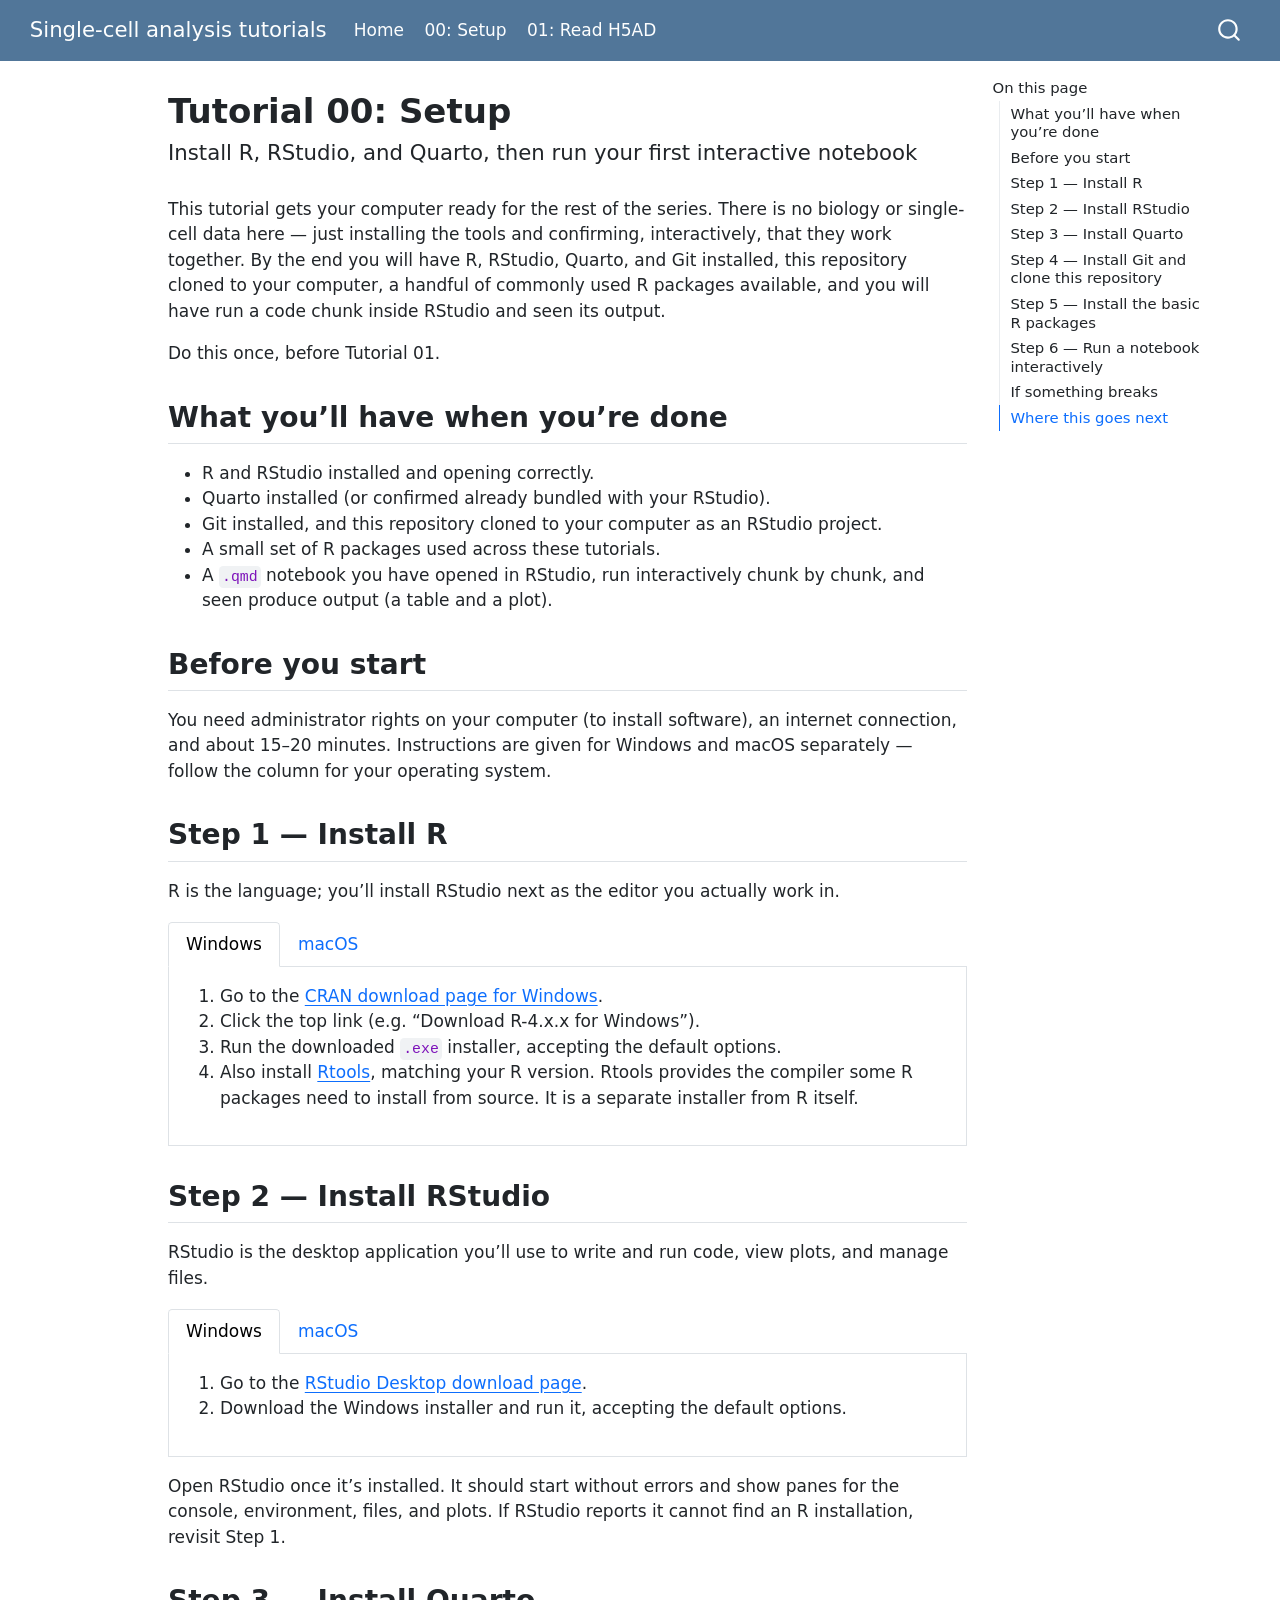
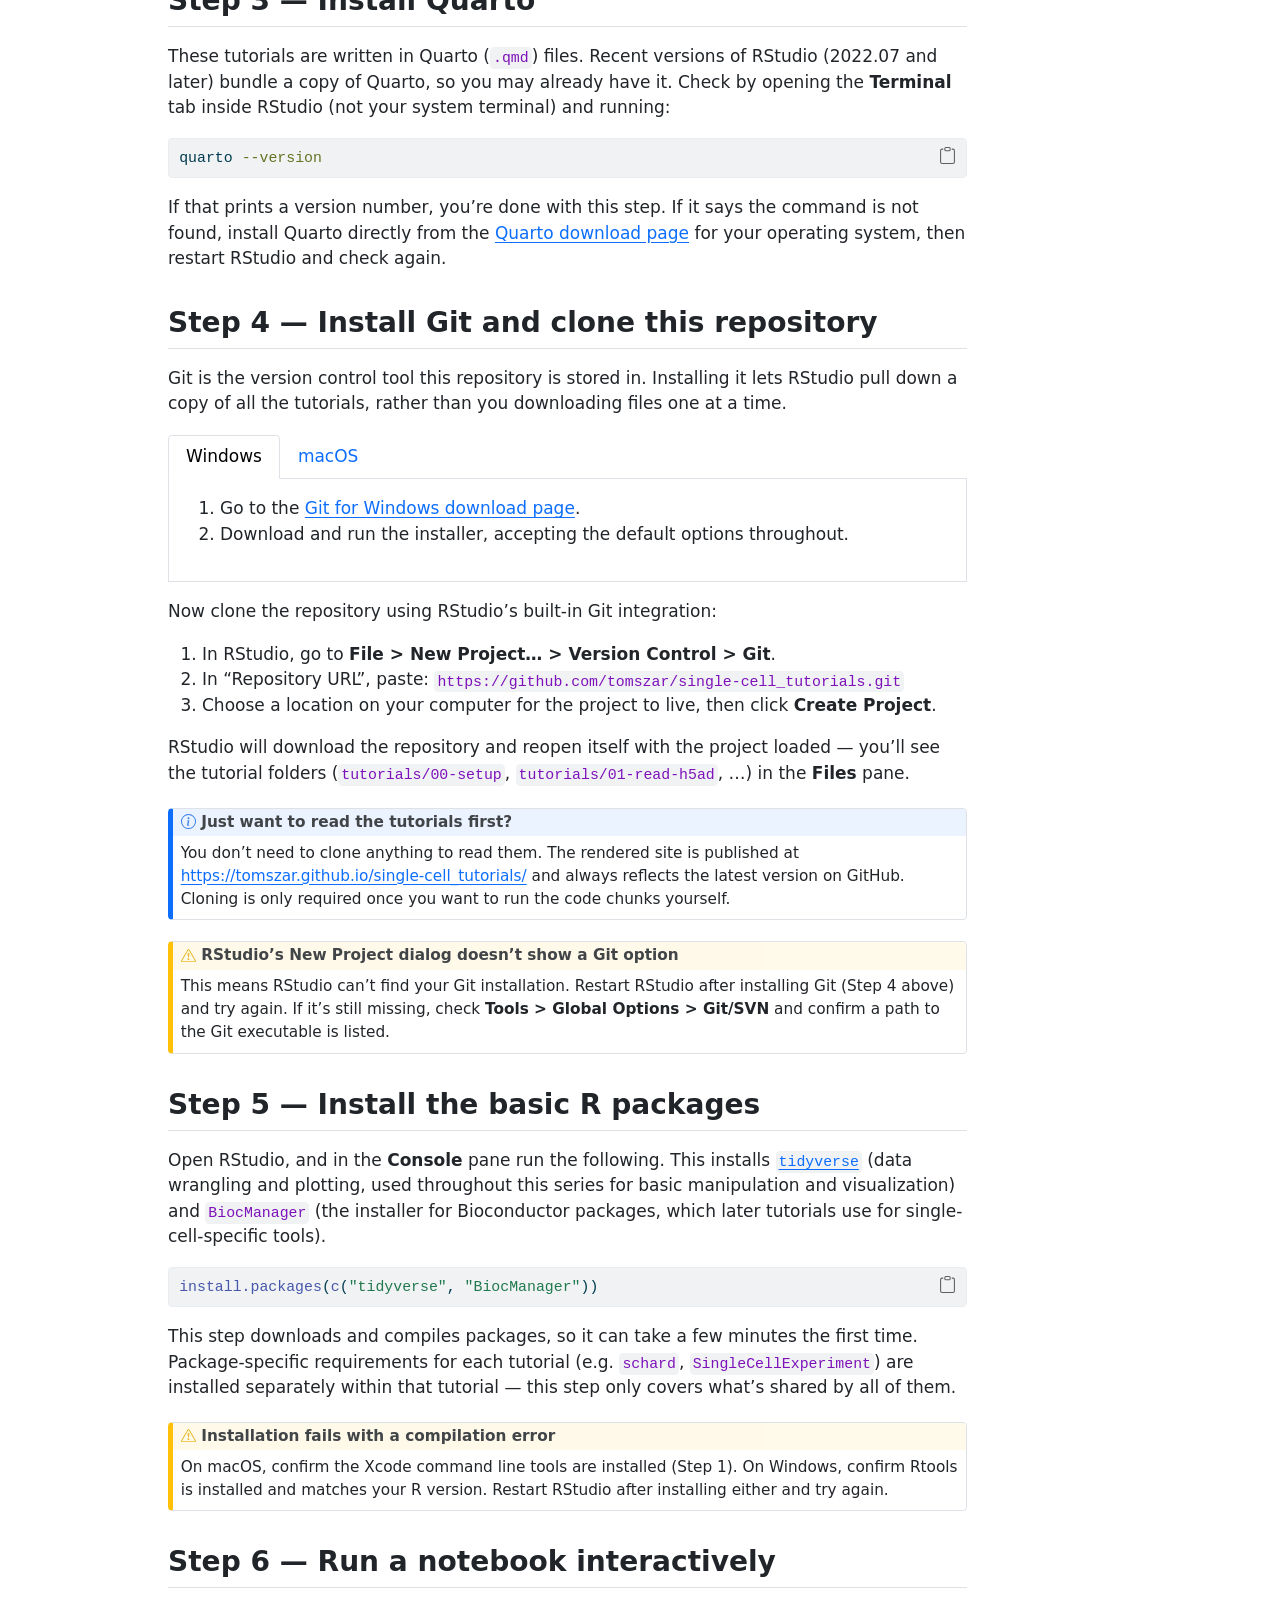
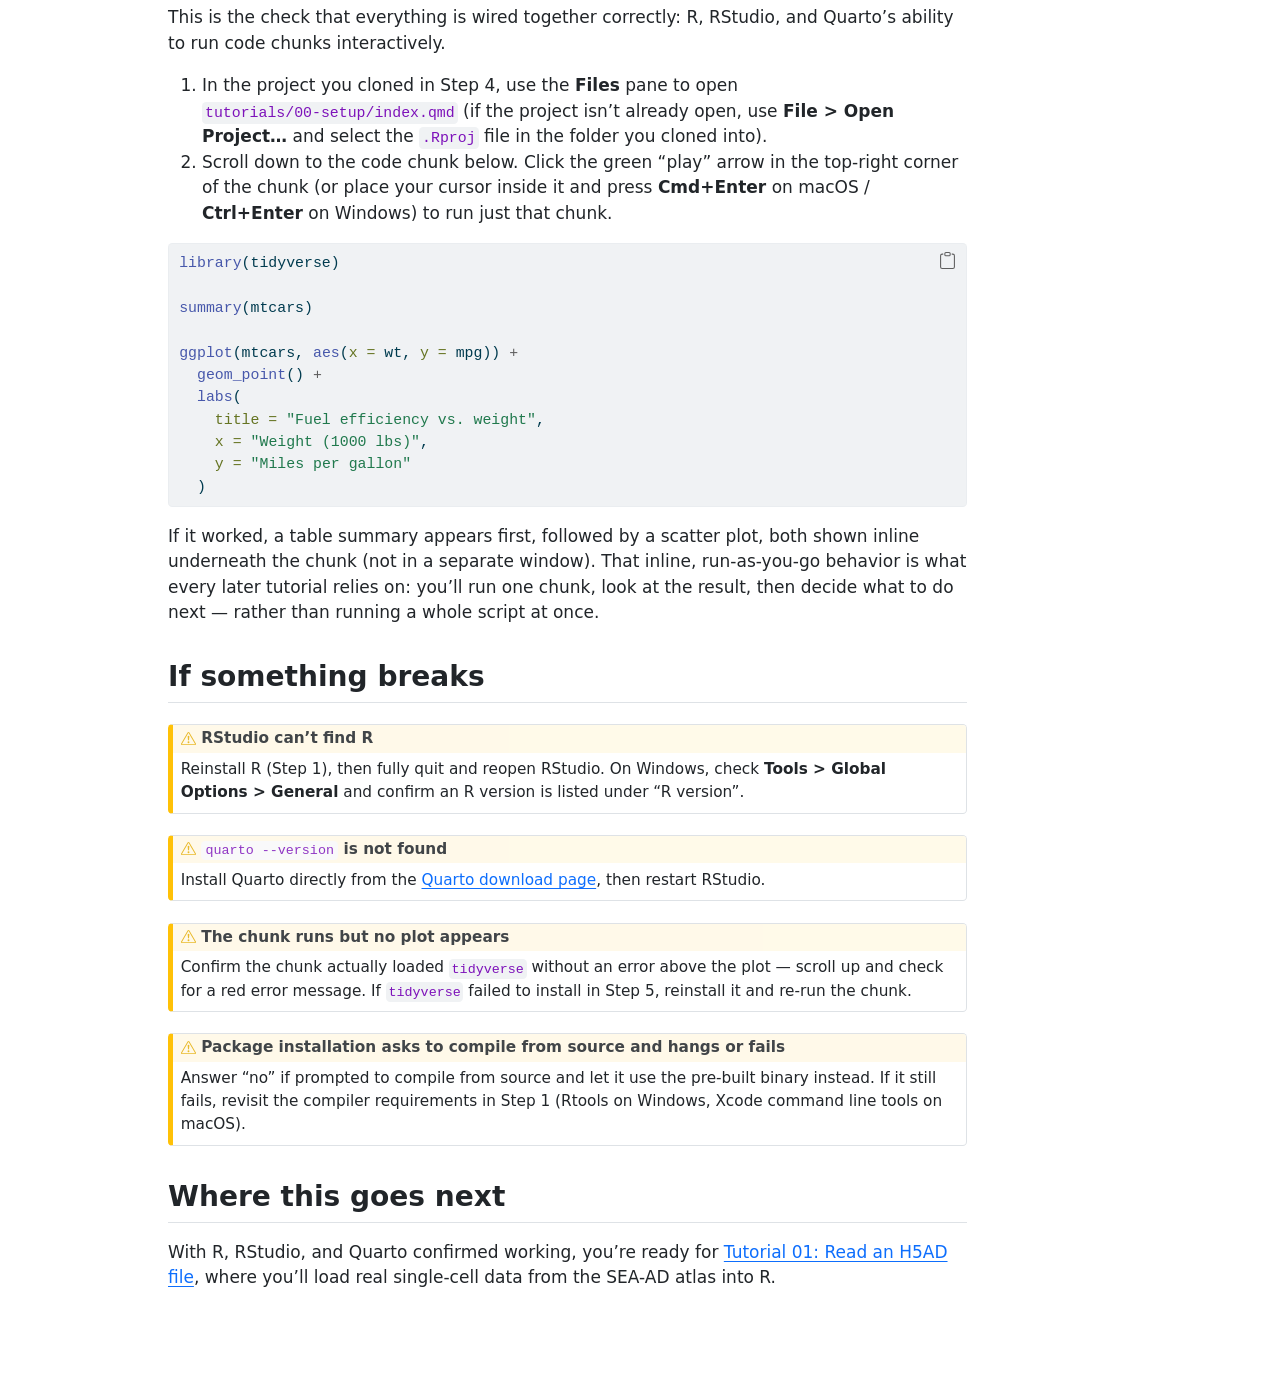
==== tutorials/00-setup/index.html @ 4c38cc93 "Built site for gh-pages" ====
<!DOCTYPE html>
<html xmlns="http://www.w3.org/1999/xhtml" lang="en" xml:lang="en"><head>

<meta charset="utf-8">
<meta name="generator" content="quarto-1.9.37">

<meta name="viewport" content="width=device-width, initial-scale=1.0, user-scalable=yes">


<title>Tutorial 00: Setup – Single-cell analysis tutorials</title>
<style>
/* Default styles provided by pandoc.
** See https://pandoc.org/MANUAL.html#variables-for-html for config info.
*/
code{white-space: pre-wrap;}
span.smallcaps{font-variant: small-caps;}
div.columns{display: flex; gap: min(4vw, 1.5em);}
div.column{flex: auto; overflow-x: auto;}
div.hanging-indent{margin-left: 1.5em; text-indent: -1.5em;}
ul.task-list{list-style: none;}
ul.task-list li input[type="checkbox"] {
  width: 0.8em;
  margin: 0 0.8em 0.2em -1em; /* quarto-specific, see https://github.com/quarto-dev/quarto-cli/issues/4556 */ 
  vertical-align: middle;
}
/* CSS for syntax highlighting */
html { -webkit-text-size-adjust: 100%; }
pre > code.sourceCode { white-space: pre; position: relative; }
pre > code.sourceCode > span { display: inline-block; line-height: 1.25; }
pre > code.sourceCode > span:empty { height: 1.2em; }
.sourceCode { overflow: visible; }
code.sourceCode > span { color: inherit; text-decoration: inherit; }
div.sourceCode { margin: 1em 0; }
pre.sourceCode { margin: 0; }
@media screen {
div.sourceCode { overflow: auto; }
}
@media print {
pre > code.sourceCode { white-space: pre-wrap; }
pre > code.sourceCode > span { text-indent: -5em; padding-left: 5em; }
}
pre.numberSource code
  { counter-reset: source-line 0; }
pre.numberSource code > span
  { position: relative; left: -4em; counter-increment: source-line; }
pre.numberSource code > span > a:first-child::before
  { content: counter(source-line);
    position: relative; left: -1em; text-align: right; vertical-align: baseline;
    border: none; display: inline-block;
    -webkit-touch-callout: none; -webkit-user-select: none;
    -khtml-user-select: none; -moz-user-select: none;
    -ms-user-select: none; user-select: none;
    padding: 0 4px; width: 4em;
  }
pre.numberSource { margin-left: 3em;  padding-left: 4px; }
div.sourceCode
  {   }
@media screen {
pre > code.sourceCode > span > a:first-child::before { text-decoration: underline; }
}
</style>


<script src="../../site_libs/quarto-nav/quarto-nav.js"></script>
<script src="../../site_libs/quarto-nav/headroom.min.js"></script>
<script src="../../site_libs/clipboard/clipboard.min.js"></script>
<script src="../../site_libs/quarto-search/autocomplete.umd.js"></script>
<script src="../../site_libs/quarto-search/fuse.min.js"></script>
<script src="../../site_libs/quarto-search/quarto-search.js"></script>
<meta name="quarto:offset" content="../../">
<script src="../../site_libs/quarto-html/quarto.js" type="module"></script>
<script src="../../site_libs/quarto-html/tabsets/tabsets.js" type="module"></script>
<script src="../../site_libs/quarto-html/popper.min.js"></script>
<script src="../../site_libs/quarto-html/tippy.umd.min.js"></script>
<script src="../../site_libs/quarto-html/anchor.min.js"></script>
<link href="../../site_libs/quarto-html/tippy.css" rel="stylesheet">
<link href="../../site_libs/quarto-html/quarto-syntax-highlighting-7f8f88aac4f3542376d5c11b86a4c14d.css" rel="stylesheet" id="quarto-text-highlighting-styles">
<script src="../../site_libs/bootstrap/bootstrap.min.js"></script>
<link href="../../site_libs/bootstrap/bootstrap-icons.css" rel="stylesheet">
<link href="../../site_libs/bootstrap/bootstrap-77426fb519464fa9edbe46cab9a04f62.min.css" rel="stylesheet" append-hash="true" id="quarto-bootstrap" data-mode="light">
<script id="quarto-search-options" type="application/json">{
  "location": "navbar",
  "copy-button": false,
  "collapse-after": 3,
  "panel-placement": "end",
  "type": "overlay",
  "limit": 50,
  "keyboard-shortcut": [
    "f",
    "/",
    "s"
  ],
  "show-item-context": false,
  "language": {
    "search-no-results-text": "No results",
    "search-matching-documents-text": "matching documents",
    "search-copy-link-title": "Copy link to search",
    "search-hide-matches-text": "Hide additional matches",
    "search-more-match-text": "more match in this document",
    "search-more-matches-text": "more matches in this document",
    "search-clear-button-title": "Clear",
    "search-text-placeholder": "",
    "search-detached-cancel-button-title": "Cancel",
    "search-submit-button-title": "Submit",
    "search-label": "Search"
  }
}</script>


</head>

<body class="nav-fixed quarto-light">

<div id="quarto-search-results"></div>
  <header id="quarto-header" class="headroom fixed-top">
    <nav class="navbar navbar-expand-lg " data-bs-theme="dark">
      <div class="navbar-container container-fluid">
      <div class="navbar-brand-container mx-auto">
    <a class="navbar-brand" href="../../index.html">
    <span class="navbar-title">Single-cell analysis tutorials</span>
    </a>
  </div>
            <div id="quarto-search" class="" title="Search"></div>
          <button class="navbar-toggler" type="button" data-bs-toggle="collapse" data-bs-target="#navbarCollapse" aria-controls="navbarCollapse" role="menu" aria-expanded="false" aria-label="Toggle navigation" onclick="if (window.quartoToggleHeadroom) { window.quartoToggleHeadroom(); }">
  <span class="navbar-toggler-icon"></span>
</button>
          <div class="collapse navbar-collapse" id="navbarCollapse">
            <ul class="navbar-nav navbar-nav-scroll me-auto">
  <li class="nav-item">
    <a class="nav-link" href="../../index.html"> 
<span class="menu-text">Home</span></a>
  </li>  
  <li class="nav-item">
    <a class="nav-link active" href="../../tutorials/00-setup/index.html" aria-current="page"> 
<span class="menu-text">00: Setup</span></a>
  </li>  
  <li class="nav-item">
    <a class="nav-link" href="../../tutorials/01-read-h5ad/index.html"> 
<span class="menu-text">01: Read H5AD</span></a>
  </li>  
</ul>
          </div> <!-- /navcollapse -->
            <div class="quarto-navbar-tools">
</div>
      </div> <!-- /container-fluid -->
    </nav>
</header>
<!-- content -->
<div id="quarto-content" class="quarto-container page-columns page-rows-contents page-layout-article page-navbar">
<!-- sidebar -->
<!-- margin-sidebar -->
    <div id="quarto-margin-sidebar" class="sidebar margin-sidebar">
        <nav id="TOC" role="doc-toc" class="toc-active">
    <h2 id="toc-title">On this page</h2>
   
  <ul>
  <li><a href="#what-youll-have-when-youre-done" id="toc-what-youll-have-when-youre-done" class="nav-link active" data-scroll-target="#what-youll-have-when-youre-done">What you’ll have when you’re done</a></li>
  <li><a href="#before-you-start" id="toc-before-you-start" class="nav-link" data-scroll-target="#before-you-start">Before you start</a></li>
  <li><a href="#step-1-install-r" id="toc-step-1-install-r" class="nav-link" data-scroll-target="#step-1-install-r">Step 1 — Install R</a></li>
  <li><a href="#step-2-install-rstudio" id="toc-step-2-install-rstudio" class="nav-link" data-scroll-target="#step-2-install-rstudio">Step 2 — Install RStudio</a></li>
  <li><a href="#step-3-install-quarto" id="toc-step-3-install-quarto" class="nav-link" data-scroll-target="#step-3-install-quarto">Step 3 — Install Quarto</a></li>
  <li><a href="#step-4-install-git-and-clone-this-repository" id="toc-step-4-install-git-and-clone-this-repository" class="nav-link" data-scroll-target="#step-4-install-git-and-clone-this-repository">Step 4 — Install Git and clone this repository</a></li>
  <li><a href="#step-5-install-the-basic-r-packages" id="toc-step-5-install-the-basic-r-packages" class="nav-link" data-scroll-target="#step-5-install-the-basic-r-packages">Step 5 — Install the basic R packages</a></li>
  <li><a href="#step-6-run-a-notebook-interactively" id="toc-step-6-run-a-notebook-interactively" class="nav-link" data-scroll-target="#step-6-run-a-notebook-interactively">Step 6 — Run a notebook interactively</a></li>
  <li><a href="#if-something-breaks" id="toc-if-something-breaks" class="nav-link" data-scroll-target="#if-something-breaks">If something breaks</a></li>
  <li><a href="#where-this-goes-next" id="toc-where-this-goes-next" class="nav-link" data-scroll-target="#where-this-goes-next">Where this goes next</a></li>
  </ul>
</nav>
    </div>
<!-- main -->
<main class="content" id="quarto-document-content">

<header id="title-block-header" class="quarto-title-block default">
<div class="quarto-title">
<h1 class="title">Tutorial 00: Setup</h1>
<p class="subtitle lead">Install R, RStudio, and Quarto, then run your first interactive notebook</p>
</div>



<div class="quarto-title-meta">

    
  
    
  </div>
  


</header>


<p>This tutorial gets your computer ready for the rest of the series. There is no biology or single-cell data here — just installing the tools and confirming, interactively, that they work together. By the end you will have R, RStudio, Quarto, and Git installed, this repository cloned to your computer, a handful of commonly used R packages available, and you will have run a code chunk inside RStudio and seen its output.</p>
<p>Do this once, before Tutorial 01.</p>
<section id="what-youll-have-when-youre-done" class="level2">
<h2 class="anchored" data-anchor-id="what-youll-have-when-youre-done">What you’ll have when you’re done</h2>
<ul>
<li>R and RStudio installed and opening correctly.</li>
<li>Quarto installed (or confirmed already bundled with your RStudio).</li>
<li>Git installed, and this repository cloned to your computer as an RStudio project.</li>
<li>A small set of R packages used across these tutorials.</li>
<li>A <code>.qmd</code> notebook you have opened in RStudio, run interactively chunk by chunk, and seen produce output (a table and a plot).</li>
</ul>
</section>
<section id="before-you-start" class="level2">
<h2 class="anchored" data-anchor-id="before-you-start">Before you start</h2>
<p>You need administrator rights on your computer (to install software), an internet connection, and about 15–20 minutes. Instructions are given for Windows and macOS separately — follow the column for your operating system.</p>
</section>
<section id="step-1-install-r" class="level2">
<h2 class="anchored" data-anchor-id="step-1-install-r">Step 1 — Install R</h2>
<p>R is the language; you’ll install RStudio next as the editor you actually work in.</p>
<div class="tabset-margin-container"></div><div class="panel-tabset">
<ul class="nav nav-tabs" role="tablist"><li class="nav-item" role="presentation"><a class="nav-link active" id="tabset-1-1-tab" data-bs-toggle="tab" data-bs-target="#tabset-1-1" role="tab" aria-controls="tabset-1-1" aria-selected="true" href="">Windows</a></li><li class="nav-item" role="presentation"><a class="nav-link" id="tabset-1-2-tab" data-bs-toggle="tab" data-bs-target="#tabset-1-2" role="tab" aria-controls="tabset-1-2" aria-selected="false" href="">macOS</a></li></ul>
<div class="tab-content">
<div id="tabset-1-1" class="tab-pane active" role="tabpanel" aria-labelledby="tabset-1-1-tab">
<ol type="1">
<li>Go to the <a href="https://cran.r-project.org/bin/windows/base/">CRAN download page for Windows</a>.</li>
<li>Click the top link (e.g.&nbsp;“Download R-4.x.x for Windows”).</li>
<li>Run the downloaded <code>.exe</code> installer, accepting the default options.</li>
<li>Also install <a href="https://cran.r-project.org/bin/windows/Rtools/">Rtools</a>, matching your R version. Rtools provides the compiler some R packages need to install from source. It is a separate installer from R itself.</li>
</ol>
</div>
<div id="tabset-1-2" class="tab-pane" role="tabpanel" aria-labelledby="tabset-1-2-tab">
<ol type="1">
<li><p>Go to the <a href="https://cran.r-project.org/bin/macosx/">CRAN download page for macOS</a>.</p></li>
<li><p>Download the <code>.pkg</code> file matching your Mac: the <code>arm64</code> build for Apple Silicon (M1/M2/M3/M4), the <code>x86_64</code> build for an older Intel Mac. If you’re not sure which chip you have, check via the Apple menu &gt; <strong>About This Mac</strong>.</p></li>
<li><p>Run the downloaded <code>.pkg</code> installer, accepting the default options.</p></li>
<li><p>Install the Xcode command line tools, which some R packages need to compile from source. Open <strong>Terminal</strong> and run:</p>
<div class="code-copy-outer-scaffold"><div class="sourceCode" id="cb1"><pre class="sourceCode sh code-with-copy"><code class="sourceCode bash"><span id="cb1-1"><a href="#cb1-1" aria-hidden="true" tabindex="-1"></a><span class="ex">xcode-select</span> <span class="at">--install</span></span></code></pre></div><button title="Copy to Clipboard" class="code-copy-button"><i class="bi"></i></button></div>
<p>If a dialog says they’re already installed, you’re set.</p></li>
</ol>
</div>
</div>
</div>
</section>
<section id="step-2-install-rstudio" class="level2">
<h2 class="anchored" data-anchor-id="step-2-install-rstudio">Step 2 — Install RStudio</h2>
<p>RStudio is the desktop application you’ll use to write and run code, view plots, and manage files.</p>
<div class="tabset-margin-container"></div><div class="panel-tabset">
<ul class="nav nav-tabs" role="tablist"><li class="nav-item" role="presentation"><a class="nav-link active" id="tabset-2-1-tab" data-bs-toggle="tab" data-bs-target="#tabset-2-1" role="tab" aria-controls="tabset-2-1" aria-selected="true" href="">Windows</a></li><li class="nav-item" role="presentation"><a class="nav-link" id="tabset-2-2-tab" data-bs-toggle="tab" data-bs-target="#tabset-2-2" role="tab" aria-controls="tabset-2-2" aria-selected="false" href="">macOS</a></li></ul>
<div class="tab-content">
<div id="tabset-2-1" class="tab-pane active" role="tabpanel" aria-labelledby="tabset-2-1-tab">
<ol type="1">
<li>Go to the <a href="https://posit.co/download/rstudio-desktop/">RStudio Desktop download page</a>.</li>
<li>Download the Windows installer and run it, accepting the default options.</li>
</ol>
</div>
<div id="tabset-2-2" class="tab-pane" role="tabpanel" aria-labelledby="tabset-2-2-tab">
<ol type="1">
<li>Go to the <a href="https://posit.co/download/rstudio-desktop/">RStudio Desktop download page</a>.</li>
<li>Download the macOS installer (<code>.dmg</code>), open it, and drag RStudio into <strong>Applications</strong>.</li>
</ol>
</div>
</div>
</div>
<p>Open RStudio once it’s installed. It should start without errors and show panes for the console, environment, files, and plots. If RStudio reports it cannot find an R installation, revisit Step 1.</p>
</section>
<section id="step-3-install-quarto" class="level2">
<h2 class="anchored" data-anchor-id="step-3-install-quarto">Step 3 — Install Quarto</h2>
<p>These tutorials are written in Quarto (<code>.qmd</code>) files. Recent versions of RStudio (2022.07 and later) bundle a copy of Quarto, so you may already have it. Check by opening the <strong>Terminal</strong> tab inside RStudio (not your system terminal) and running:</p>
<div class="code-copy-outer-scaffold"><div class="sourceCode" id="cb2"><pre class="sourceCode sh code-with-copy"><code class="sourceCode bash"><span id="cb2-1"><a href="#cb2-1" aria-hidden="true" tabindex="-1"></a><span class="ex">quarto</span> <span class="at">--version</span></span></code></pre></div><button title="Copy to Clipboard" class="code-copy-button"><i class="bi"></i></button></div>
<p>If that prints a version number, you’re done with this step. If it says the command is not found, install Quarto directly from the <a href="https://quarto.org/docs/get-started/">Quarto download page</a> for your operating system, then restart RStudio and check again.</p>
</section>
<section id="step-4-install-git-and-clone-this-repository" class="level2">
<h2 class="anchored" data-anchor-id="step-4-install-git-and-clone-this-repository">Step 4 — Install Git and clone this repository</h2>
<p>Git is the version control tool this repository is stored in. Installing it lets RStudio pull down a copy of all the tutorials, rather than you downloading files one at a time.</p>
<div class="tabset-margin-container"></div><div class="panel-tabset">
<ul class="nav nav-tabs" role="tablist"><li class="nav-item" role="presentation"><a class="nav-link active" id="tabset-3-1-tab" data-bs-toggle="tab" data-bs-target="#tabset-3-1" role="tab" aria-controls="tabset-3-1" aria-selected="true" href="">Windows</a></li><li class="nav-item" role="presentation"><a class="nav-link" id="tabset-3-2-tab" data-bs-toggle="tab" data-bs-target="#tabset-3-2" role="tab" aria-controls="tabset-3-2" aria-selected="false" href="">macOS</a></li></ul>
<div class="tab-content">
<div id="tabset-3-1" class="tab-pane active" role="tabpanel" aria-labelledby="tabset-3-1-tab">
<ol type="1">
<li>Go to the <a href="https://git-scm.com/download/win">Git for Windows download page</a>.</li>
<li>Download and run the installer, accepting the default options throughout.</li>
</ol>
</div>
<div id="tabset-3-2" class="tab-pane" role="tabpanel" aria-labelledby="tabset-3-2-tab">
<p>Installing the Xcode command line tools in Step 1 already installed Git. Confirm it’s available by opening <strong>Terminal</strong> and running:</p>
<div class="code-copy-outer-scaffold"><div class="sourceCode" id="cb3"><pre class="sourceCode sh code-with-copy"><code class="sourceCode bash"><span id="cb3-1"><a href="#cb3-1" aria-hidden="true" tabindex="-1"></a><span class="fu">git</span> <span class="at">--version</span></span></code></pre></div><button title="Copy to Clipboard" class="code-copy-button"><i class="bi"></i></button></div>
<p>If that prints a version number, you’re done. If not, install Git from the <a href="https://git-scm.com/download/mac">Git downloads page</a>.</p>
</div>
</div>
</div>
<p>Now clone the repository using RStudio’s built-in Git integration:</p>
<ol type="1">
<li>In RStudio, go to <strong>File &gt; New Project… &gt; Version Control &gt; Git</strong>.</li>
<li>In “Repository URL”, paste: <code>https://github.com/tomszar/single-cell_tutorials.git</code></li>
<li>Choose a location on your computer for the project to live, then click <strong>Create Project</strong>.</li>
</ol>
<p>RStudio will download the repository and reopen itself with the project loaded — you’ll see the tutorial folders (<code>tutorials/00-setup</code>, <code>tutorials/01-read-h5ad</code>, …) in the <strong>Files</strong> pane.</p>
<div class="callout callout-style-default callout-note callout-titled" title="Just want to read the tutorials first?">
<div class="callout-header d-flex align-content-center">
<div class="callout-icon-container">
<i class="callout-icon"></i>
</div>
<div class="callout-title-container flex-fill">
<span class="screen-reader-only">Note</span>Just want to read the tutorials first?
</div>
</div>
<div class="callout-body-container callout-body">
<p>You don’t need to clone anything to read them. The rendered site is published at <a href="https://tomszar.github.io/single-cell_tutorials/" class="uri">https://tomszar.github.io/single-cell_tutorials/</a> and always reflects the latest version on GitHub. Cloning is only required once you want to run the code chunks yourself.</p>
</div>
</div>
<div class="callout callout-style-default callout-warning callout-titled" title="RStudio's New Project dialog doesn't show a Git option">
<div class="callout-header d-flex align-content-center">
<div class="callout-icon-container">
<i class="callout-icon"></i>
</div>
<div class="callout-title-container flex-fill">
<span class="screen-reader-only">Warning</span>RStudio’s New Project dialog doesn’t show a Git option
</div>
</div>
<div class="callout-body-container callout-body">
<p>This means RStudio can’t find your Git installation. Restart RStudio after installing Git (Step 4 above) and try again. If it’s still missing, check <strong>Tools &gt; Global Options &gt; Git/SVN</strong> and confirm a path to the Git executable is listed.</p>
</div>
</div>
</section>
<section id="step-5-install-the-basic-r-packages" class="level2">
<h2 class="anchored" data-anchor-id="step-5-install-the-basic-r-packages">Step 5 — Install the basic R packages</h2>
<p>Open RStudio, and in the <strong>Console</strong> pane run the following. This installs <a href="https://www.tidyverse.org/"><code>tidyverse</code></a> (data wrangling and plotting, used throughout this series for basic manipulation and visualization) and <code>BiocManager</code> (the installer for Bioconductor packages, which later tutorials use for single-cell-specific tools).</p>
<div class="cell">
<div class="code-copy-outer-scaffold"><div class="sourceCode cell-code" id="cb4"><pre class="sourceCode r code-with-copy"><code class="sourceCode r"><span id="cb4-1"><a href="#cb4-1" aria-hidden="true" tabindex="-1"></a><span class="fu">install.packages</span>(<span class="fu">c</span>(<span class="st">"tidyverse"</span>, <span class="st">"BiocManager"</span>))</span></code></pre></div><button title="Copy to Clipboard" class="code-copy-button"><i class="bi"></i></button></div>
</div>
<p>This step downloads and compiles packages, so it can take a few minutes the first time. Package-specific requirements for each tutorial (e.g.&nbsp;<code>schard</code>, <code>SingleCellExperiment</code>) are installed separately within that tutorial — this step only covers what’s shared by all of them.</p>
<div class="callout callout-style-default callout-warning callout-titled" title="Installation fails with a compilation error">
<div class="callout-header d-flex align-content-center">
<div class="callout-icon-container">
<i class="callout-icon"></i>
</div>
<div class="callout-title-container flex-fill">
<span class="screen-reader-only">Warning</span>Installation fails with a compilation error
</div>
</div>
<div class="callout-body-container callout-body">
<p>On macOS, confirm the Xcode command line tools are installed (Step 1). On Windows, confirm Rtools is installed and matches your R version. Restart RStudio after installing either and try again.</p>
</div>
</div>
</section>
<section id="step-6-run-a-notebook-interactively" class="level2">
<h2 class="anchored" data-anchor-id="step-6-run-a-notebook-interactively">Step 6 — Run a notebook interactively</h2>
<p>This is the check that everything is wired together correctly: R, RStudio, and Quarto’s ability to run code chunks interactively.</p>
<ol type="1">
<li>In the project you cloned in Step 4, use the <strong>Files</strong> pane to open <code>tutorials/00-setup/index.qmd</code> (if the project isn’t already open, use <strong>File &gt; Open Project…</strong> and select the <code>.Rproj</code> file in the folder you cloned into).</li>
<li>Scroll down to the code chunk below. Click the green “play” arrow in the top-right corner of the chunk (or place your cursor inside it and press <strong>Cmd+Enter</strong> on macOS / <strong>Ctrl+Enter</strong> on Windows) to run just that chunk.</li>
</ol>
<div class="cell">
<div class="code-copy-outer-scaffold"><div class="sourceCode cell-code" id="cb5"><pre class="sourceCode r code-with-copy"><code class="sourceCode r"><span id="cb5-1"><a href="#cb5-1" aria-hidden="true" tabindex="-1"></a><span class="fu">library</span>(tidyverse)</span>
<span id="cb5-2"><a href="#cb5-2" aria-hidden="true" tabindex="-1"></a></span>
<span id="cb5-3"><a href="#cb5-3" aria-hidden="true" tabindex="-1"></a><span class="fu">summary</span>(mtcars)</span>
<span id="cb5-4"><a href="#cb5-4" aria-hidden="true" tabindex="-1"></a></span>
<span id="cb5-5"><a href="#cb5-5" aria-hidden="true" tabindex="-1"></a><span class="fu">ggplot</span>(mtcars, <span class="fu">aes</span>(<span class="at">x =</span> wt, <span class="at">y =</span> mpg)) <span class="sc">+</span></span>
<span id="cb5-6"><a href="#cb5-6" aria-hidden="true" tabindex="-1"></a>  <span class="fu">geom_point</span>() <span class="sc">+</span></span>
<span id="cb5-7"><a href="#cb5-7" aria-hidden="true" tabindex="-1"></a>  <span class="fu">labs</span>(</span>
<span id="cb5-8"><a href="#cb5-8" aria-hidden="true" tabindex="-1"></a>    <span class="at">title =</span> <span class="st">"Fuel efficiency vs. weight"</span>,</span>
<span id="cb5-9"><a href="#cb5-9" aria-hidden="true" tabindex="-1"></a>    <span class="at">x =</span> <span class="st">"Weight (1000 lbs)"</span>,</span>
<span id="cb5-10"><a href="#cb5-10" aria-hidden="true" tabindex="-1"></a>    <span class="at">y =</span> <span class="st">"Miles per gallon"</span></span>
<span id="cb5-11"><a href="#cb5-11" aria-hidden="true" tabindex="-1"></a>  )</span></code></pre></div><button title="Copy to Clipboard" class="code-copy-button"><i class="bi"></i></button></div>
</div>
<p>If it worked, a table summary appears first, followed by a scatter plot, both shown inline underneath the chunk (not in a separate window). That inline, run-as-you-go behavior is what every later tutorial relies on: you’ll run one chunk, look at the result, then decide what to do next — rather than running a whole script at once.</p>
</section>
<section id="if-something-breaks" class="level2">
<h2 class="anchored" data-anchor-id="if-something-breaks">If something breaks</h2>
<div class="callout callout-style-default callout-warning callout-titled" title="RStudio can't find R">
<div class="callout-header d-flex align-content-center">
<div class="callout-icon-container">
<i class="callout-icon"></i>
</div>
<div class="callout-title-container flex-fill">
<span class="screen-reader-only">Warning</span>RStudio can’t find R
</div>
</div>
<div class="callout-body-container callout-body">
<p>Reinstall R (Step 1), then fully quit and reopen RStudio. On Windows, check <strong>Tools &gt; Global Options &gt; General</strong> and confirm an R version is listed under “R version”.</p>
</div>
</div>
<div class="callout callout-style-default callout-warning callout-titled" title="`quarto --version` is not found">
<div class="callout-header d-flex align-content-center">
<div class="callout-icon-container">
<i class="callout-icon"></i>
</div>
<div class="callout-title-container flex-fill">
<span class="screen-reader-only">Warning</span><code>quarto --version</code> is not found
</div>
</div>
<div class="callout-body-container callout-body">
<p>Install Quarto directly from the <a href="https://quarto.org/docs/get-started/">Quarto download page</a>, then restart RStudio.</p>
</div>
</div>
<div class="callout callout-style-default callout-warning callout-titled" title="The chunk runs but no plot appears">
<div class="callout-header d-flex align-content-center">
<div class="callout-icon-container">
<i class="callout-icon"></i>
</div>
<div class="callout-title-container flex-fill">
<span class="screen-reader-only">Warning</span>The chunk runs but no plot appears
</div>
</div>
<div class="callout-body-container callout-body">
<p>Confirm the chunk actually loaded <code>tidyverse</code> without an error above the plot — scroll up and check for a red error message. If <code>tidyverse</code> failed to install in Step 5, reinstall it and re-run the chunk.</p>
</div>
</div>
<div class="callout callout-style-default callout-warning callout-titled" title="Package installation asks to compile from source and hangs or fails">
<div class="callout-header d-flex align-content-center">
<div class="callout-icon-container">
<i class="callout-icon"></i>
</div>
<div class="callout-title-container flex-fill">
<span class="screen-reader-only">Warning</span>Package installation asks to compile from source and hangs or fails
</div>
</div>
<div class="callout-body-container callout-body">
<p>Answer “no” if prompted to compile from source and let it use the pre-built binary instead. If it still fails, revisit the compiler requirements in Step 1 (Rtools on Windows, Xcode command line tools on macOS).</p>
</div>
</div>
</section>
<section id="where-this-goes-next" class="level2">
<h2 class="anchored" data-anchor-id="where-this-goes-next">Where this goes next</h2>
<p>With R, RStudio, and Quarto confirmed working, you’re ready for <a href="../../tutorials/01-read-h5ad/index.html">Tutorial 01: Read an H5AD file</a>, where you’ll load real single-cell data from the SEA-AD atlas into R.</p>


</section>

</main> <!-- /main -->
<script id="quarto-html-after-body" type="application/javascript">
  window.document.addEventListener("DOMContentLoaded", function (event) {
    const icon = "";
    const anchorJS = new window.AnchorJS();
    anchorJS.options = {
      placement: 'right',
      icon: icon
    };
    anchorJS.add('.anchored');
    const isCodeAnnotation = (el) => {
      for (const clz of el.classList) {
        if (clz.startsWith('code-annotation-')) {                     
          return true;
        }
      }
      return false;
    }
    const onCopySuccess = function(e) {
      // button target
      const button = e.trigger;
      // don't keep focus
      button.blur();
      // flash "checked"
      button.classList.add('code-copy-button-checked');
      var currentTitle = button.getAttribute("title");
      button.setAttribute("title", "Copied!");
      let tooltip;
      if (window.bootstrap) {
        button.setAttribute("data-bs-toggle", "tooltip");
        button.setAttribute("data-bs-placement", "left");
        button.setAttribute("data-bs-title", "Copied!");
        tooltip = new bootstrap.Tooltip(button, 
          { trigger: "manual", 
            customClass: "code-copy-button-tooltip",
            offset: [0, -8]});
        tooltip.show();    
      }
      setTimeout(function() {
        if (tooltip) {
          tooltip.hide();
          button.removeAttribute("data-bs-title");
          button.removeAttribute("data-bs-toggle");
          button.removeAttribute("data-bs-placement");
        }
        button.setAttribute("title", currentTitle);
        button.classList.remove('code-copy-button-checked');
      }, 1000);
      // clear code selection
      e.clearSelection();
    }
    const getTextToCopy = function(trigger) {
      const outerScaffold = trigger.parentElement.cloneNode(true);
      const codeEl = outerScaffold.querySelector('code');
      for (const childEl of codeEl.children) {
        if (isCodeAnnotation(childEl)) {
          childEl.remove();
        }
      }
      return codeEl.innerText;
    }
    const clipboard = new window.ClipboardJS('.code-copy-button:not([data-in-quarto-modal])', {
      text: getTextToCopy
    });
    clipboard.on('success', onCopySuccess);
    if (window.document.getElementById('quarto-embedded-source-code-modal')) {
      const clipboardModal = new window.ClipboardJS('.code-copy-button[data-in-quarto-modal]', {
        text: getTextToCopy,
        container: window.document.getElementById('quarto-embedded-source-code-modal')
      });
      clipboardModal.on('success', onCopySuccess);
    }
      var localhostRegex = new RegExp(/^(?:http|https):\/\/localhost\:?[0-9]*\//);
      var mailtoRegex = new RegExp(/^mailto:/);
        var filterRegex = new RegExp('/' + window.location.host + '/');
      var isInternal = (href) => {
          return filterRegex.test(href) || localhostRegex.test(href) || mailtoRegex.test(href);
      }
      // Inspect non-navigation links and adorn them if external
     var links = window.document.querySelectorAll('a[href]:not(.nav-link):not(.navbar-brand):not(.toc-action):not(.sidebar-link):not(.sidebar-item-toggle):not(.pagination-link):not(.no-external):not([aria-hidden]):not(.dropdown-item):not(.quarto-navigation-tool):not(.about-link)');
      for (var i=0; i<links.length; i++) {
        const link = links[i];
        if (!isInternal(link.href)) {
          // undo the damage that might have been done by quarto-nav.js in the case of
          // links that we want to consider external
          if (link.dataset.originalHref !== undefined) {
            link.href = link.dataset.originalHref;
          }
        }
      }
    function tippyHover(el, contentFn, onTriggerFn, onUntriggerFn) {
      const config = {
        allowHTML: true,
        maxWidth: 500,
        delay: 100,
        arrow: false,
        appendTo: function(el) {
            return el.parentElement;
        },
        interactive: true,
        interactiveBorder: 10,
        theme: 'quarto',
        placement: 'bottom-start',
      };
      if (contentFn) {
        config.content = contentFn;
      }
      if (onTriggerFn) {
        config.onTrigger = onTriggerFn;
      }
      if (onUntriggerFn) {
        config.onUntrigger = onUntriggerFn;
      }
      window.tippy(el, config); 
    }
    const noterefs = window.document.querySelectorAll('a[role="doc-noteref"]');
    for (var i=0; i<noterefs.length; i++) {
      const ref = noterefs[i];
      tippyHover(ref, function() {
        // use id or data attribute instead here
        let href = ref.getAttribute('data-footnote-href') || ref.getAttribute('href');
        try { href = new URL(href).hash; } catch {}
        const id = href.replace(/^#\/?/, "");
        const note = window.document.getElementById(id);
        if (note) {
          return note.innerHTML;
        } else {
          return "";
        }
      });
    }
    const xrefs = window.document.querySelectorAll('a.quarto-xref');
    const processXRef = (id, note) => {
      // Strip column container classes
      const stripColumnClz = (el) => {
        el.classList.remove("page-full", "page-columns");
        if (el.children) {
          for (const child of el.children) {
            stripColumnClz(child);
          }
        }
      }
      stripColumnClz(note)
      if (id === null || id.startsWith('sec-')) {
        // Special case sections, only their first couple elements
        const container = document.createElement("div");
        if (note.children && note.children.length > 2) {
          container.appendChild(note.children[0].cloneNode(true));
          for (let i = 1; i < note.children.length; i++) {
            const child = note.children[i];
            if (child.tagName === "P" && child.innerText === "") {
              continue;
            } else {
              container.appendChild(child.cloneNode(true));
              break;
            }
          }
          if (window.Quarto?.typesetMath) {
            window.Quarto.typesetMath(container);
          }
          return container.innerHTML
        } else {
          if (window.Quarto?.typesetMath) {
            window.Quarto.typesetMath(note);
          }
          return note.innerHTML;
        }
      } else {
        // Remove any anchor links if they are present
        const anchorLink = note.querySelector('a.anchorjs-link');
        if (anchorLink) {
          anchorLink.remove();
        }
        if (window.Quarto?.typesetMath) {
          window.Quarto.typesetMath(note);
        }
        if (note.classList.contains("callout")) {
          return note.outerHTML;
        } else {
          return note.innerHTML;
        }
      }
    }
    for (var i=0; i<xrefs.length; i++) {
      const xref = xrefs[i];
      tippyHover(xref, undefined, function(instance) {
        instance.disable();
        let url = xref.getAttribute('href');
        let hash = undefined; 
        if (url.startsWith('#')) {
          hash = url;
        } else {
          try { hash = new URL(url).hash; } catch {}
        }
        if (hash) {
          const id = hash.replace(/^#\/?/, "");
          const note = window.document.getElementById(id);
          if (note !== null) {
            try {
              const html = processXRef(id, note.cloneNode(true));
              instance.setContent(html);
            } finally {
              instance.enable();
              instance.show();
            }
          } else {
            // See if we can fetch this
            fetch(url.split('#')[0])
            .then(res => res.text())
            .then(html => {
              const parser = new DOMParser();
              const htmlDoc = parser.parseFromString(html, "text/html");
              const note = htmlDoc.getElementById(id);
              if (note !== null) {
                const html = processXRef(id, note);
                instance.setContent(html);
              } 
            }).finally(() => {
              instance.enable();
              instance.show();
            });
          }
        } else {
          // See if we can fetch a full url (with no hash to target)
          // This is a special case and we should probably do some content thinning / targeting
          fetch(url)
          .then(res => res.text())
          .then(html => {
            const parser = new DOMParser();
            const htmlDoc = parser.parseFromString(html, "text/html");
            const note = htmlDoc.querySelector('main.content');
            if (note !== null) {
              // This should only happen for chapter cross references
              // (since there is no id in the URL)
              // remove the first header
              if (note.children.length > 0 && note.children[0].tagName === "HEADER") {
                note.children[0].remove();
              }
              const html = processXRef(null, note);
              instance.setContent(html);
            } 
          }).finally(() => {
            instance.enable();
            instance.show();
          });
        }
      }, function(instance) {
      });
    }
        let selectedAnnoteEl;
        const selectorForAnnotation = ( cell, annotation) => {
          let cellAttr = 'data-code-cell="' + cell + '"';
          let lineAttr = 'data-code-annotation="' +  annotation + '"';
          const selector = 'span[' + cellAttr + '][' + lineAttr + ']';
          return selector;
        }
        const selectCodeLines = (annoteEl) => {
          const doc = window.document;
          const targetCell = annoteEl.getAttribute("data-target-cell");
          const targetAnnotation = annoteEl.getAttribute("data-target-annotation");
          const annoteSpan = window.document.querySelector(selectorForAnnotation(targetCell, targetAnnotation));
          const lines = annoteSpan.getAttribute("data-code-lines").split(",");
          const lineIds = lines.map((line) => {
            return targetCell + "-" + line;
          })
          let top = null;
          let height = null;
          let parent = null;
          if (lineIds.length > 0) {
              //compute the position of the single el (top and bottom and make a div)
              const el = window.document.getElementById(lineIds[0]);
              top = el.offsetTop;
              height = el.offsetHeight;
              parent = el.parentElement.parentElement;
            if (lineIds.length > 1) {
              const lastEl = window.document.getElementById(lineIds[lineIds.length - 1]);
              const bottom = lastEl.offsetTop + lastEl.offsetHeight;
              height = bottom - top;
            }
            if (top !== null && height !== null && parent !== null) {
              // cook up a div (if necessary) and position it 
              let div = window.document.getElementById("code-annotation-line-highlight");
              if (div === null) {
                div = window.document.createElement("div");
                div.setAttribute("id", "code-annotation-line-highlight");
                div.style.position = 'absolute';
                parent.appendChild(div);
              }
              div.style.top = top - 2 + "px";
              div.style.height = height + 4 + "px";
              div.style.left = 0;
              let gutterDiv = window.document.getElementById("code-annotation-line-highlight-gutter");
              if (gutterDiv === null) {
                gutterDiv = window.document.createElement("div");
                gutterDiv.setAttribute("id", "code-annotation-line-highlight-gutter");
                gutterDiv.style.position = 'absolute';
                const codeCell = window.document.getElementById(targetCell);
                const gutter = codeCell.querySelector('.code-annotation-gutter');
                gutter.appendChild(gutterDiv);
              }
              gutterDiv.style.top = top - 2 + "px";
              gutterDiv.style.height = height + 4 + "px";
            }
            selectedAnnoteEl = annoteEl;
          }
        };
        const unselectCodeLines = () => {
          const elementsIds = ["code-annotation-line-highlight", "code-annotation-line-highlight-gutter"];
          elementsIds.forEach((elId) => {
            const div = window.document.getElementById(elId);
            if (div) {
              div.remove();
            }
          });
          selectedAnnoteEl = undefined;
        };
          // Handle positioning of the toggle
      window.addEventListener(
        "resize",
        throttle(() => {
          elRect = undefined;
          if (selectedAnnoteEl) {
            selectCodeLines(selectedAnnoteEl);
          }
        }, 10)
      );
      function throttle(fn, ms) {
      let throttle = false;
      let timer;
        return (...args) => {
          if(!throttle) { // first call gets through
              fn.apply(this, args);
              throttle = true;
          } else { // all the others get throttled
              if(timer) clearTimeout(timer); // cancel #2
              timer = setTimeout(() => {
                fn.apply(this, args);
                timer = throttle = false;
              }, ms);
          }
        };
      }
        // Attach click handler to the DT
        const annoteDls = window.document.querySelectorAll('dt[data-target-cell]');
        for (const annoteDlNode of annoteDls) {
          annoteDlNode.addEventListener('click', (event) => {
            const clickedEl = event.target;
            if (clickedEl !== selectedAnnoteEl) {
              unselectCodeLines();
              const activeEl = window.document.querySelector('dt[data-target-cell].code-annotation-active');
              if (activeEl) {
                activeEl.classList.remove('code-annotation-active');
              }
              selectCodeLines(clickedEl);
              clickedEl.classList.add('code-annotation-active');
            } else {
              // Unselect the line
              unselectCodeLines();
              clickedEl.classList.remove('code-annotation-active');
            }
          });
        }
    const findCites = (el) => {
      const parentEl = el.parentElement;
      if (parentEl) {
        const cites = parentEl.dataset.cites;
        if (cites) {
          return {
            el,
            cites: cites.split(' ')
          };
        } else {
          return findCites(el.parentElement)
        }
      } else {
        return undefined;
      }
    };
    var bibliorefs = window.document.querySelectorAll('a[role="doc-biblioref"]');
    for (var i=0; i<bibliorefs.length; i++) {
      const ref = bibliorefs[i];
      const citeInfo = findCites(ref);
      if (citeInfo) {
        tippyHover(citeInfo.el, function() {
          var popup = window.document.createElement('div');
          citeInfo.cites.forEach(function(cite) {
            var citeDiv = window.document.createElement('div');
            citeDiv.classList.add('hanging-indent');
            citeDiv.classList.add('csl-entry');
            var biblioDiv = window.document.getElementById('ref-' + cite);
            if (biblioDiv) {
              citeDiv.innerHTML = biblioDiv.innerHTML;
            }
            popup.appendChild(citeDiv);
          });
          return popup.innerHTML;
        });
      }
    }
  });
  </script>
</div> <!-- /content -->




</body></html>
---- site_libs/quarto-html/tippy.css ----
.tippy-box[data-animation=fade][data-state=hidden]{opacity:0}[data-tippy-root]{max-width:calc(100vw - 10px)}.tippy-box{position:relative;background-color:#333;color:#fff;border-radius:4px;font-size:14px;line-height:1.4;white-space:normal;outline:0;transition-property:transform,visibility,opacity}.tippy-box[data-placement^=top]>.tippy-arrow{bottom:0}.tippy-box[data-placement^=top]>.tippy-arrow:before{bottom:-7px;left:0;border-width:8px 8px 0;border-top-color:initial;transform-origin:center top}.tippy-box[data-placement^=bottom]>.tippy-arrow{top:0}.tippy-box[data-placement^=bottom]>.tippy-arrow:before{top:-7px;left:0;border-width:0 8px 8px;border-bottom-color:initial;transform-origin:center bottom}.tippy-box[data-placement^=left]>.tippy-arrow{right:0}.tippy-box[data-placement^=left]>.tippy-arrow:before{border-width:8px 0 8px 8px;border-left-color:initial;right:-7px;transform-origin:center left}.tippy-box[data-placement^=right]>.tippy-arrow{left:0}.tippy-box[data-placement^=right]>.tippy-arrow:before{left:-7px;border-width:8px 8px 8px 0;border-right-color:initial;transform-origin:center right}.tippy-box[data-inertia][data-state=visible]{transition-timing-function:cubic-bezier(.54,1.5,.38,1.11)}.tippy-arrow{width:16px;height:16px;color:#333}.tippy-arrow:before{content:"";position:absolute;border-color:transparent;border-style:solid}.tippy-content{position:relative;padding:5px 9px;z-index:1}
---- site_libs/quarto-html/quarto-syntax-highlighting-7f8f88aac4f3542376d5c11b86a4c14d.css ----
/* quarto syntax highlight colors */
:root {
  --quarto-hl-ot-color: #003B4F;
  --quarto-hl-at-color: #657422;
  --quarto-hl-ss-color: #20794D;
  --quarto-hl-an-color: #5E5E5E;
  --quarto-hl-fu-color: #4758AB;
  --quarto-hl-st-color: #20794D;
  --quarto-hl-cf-color: #003B4F;
  --quarto-hl-op-color: #5E5E5E;
  --quarto-hl-er-color: #AD0000;
  --quarto-hl-bn-color: #AD0000;
  --quarto-hl-al-color: #AD0000;
  --quarto-hl-va-color: #111111;
  --quarto-hl-bu-color: inherit;
  --quarto-hl-ex-color: inherit;
  --quarto-hl-pp-color: #AD0000;
  --quarto-hl-in-color: #5E5E5E;
  --quarto-hl-vs-color: #20794D;
  --quarto-hl-wa-color: #5E5E5E;
  --quarto-hl-do-color: #5E5E5E;
  --quarto-hl-im-color: #00769E;
  --quarto-hl-ch-color: #20794D;
  --quarto-hl-dt-color: #AD0000;
  --quarto-hl-fl-color: #AD0000;
  --quarto-hl-co-color: #5E5E5E;
  --quarto-hl-cv-color: #5E5E5E;
  --quarto-hl-cn-color: #8f5902;
  --quarto-hl-sc-color: #5E5E5E;
  --quarto-hl-dv-color: #AD0000;
  --quarto-hl-kw-color: #003B4F;
}

/* other quarto variables */
:root {
  --quarto-font-monospace: SFMono-Regular, Menlo, Monaco, Consolas, "Liberation Mono", "Courier New", monospace;
}

/* syntax highlight based on Pandoc's rules */
pre > code.sourceCode > span {
  color: #003B4F;
}

code.sourceCode > span {
  color: #003B4F;
}

div.sourceCode,
div.sourceCode pre.sourceCode {
  color: #003B4F;
}

/* Normal */
code span {
  color: #003B4F;
}

/* Alert */
code span.al {
  color: #AD0000;
  font-style: inherit;
}

/* Annotation */
code span.an {
  color: #5E5E5E;
  font-style: inherit;
}

/* Attribute */
code span.at {
  color: #657422;
  font-style: inherit;
}

/* BaseN */
code span.bn {
  color: #AD0000;
  font-style: inherit;
}

/* BuiltIn */
code span.bu {
  font-style: inherit;
}

/* ControlFlow */
code span.cf {
  color: #003B4F;
  font-weight: bold;
  font-style: inherit;
}

/* Char */
code span.ch {
  color: #20794D;
  font-style: inherit;
}

/* Constant */
code span.cn {
  color: #8f5902;
  font-style: inherit;
}

/* Comment */
code span.co {
  color: #5E5E5E;
  font-style: inherit;
}

/* CommentVar */
code span.cv {
  color: #5E5E5E;
  font-style: italic;
}

/* Documentation */
code span.do {
  color: #5E5E5E;
  font-style: italic;
}

/* DataType */
code span.dt {
  color: #AD0000;
  font-style: inherit;
}

/* DecVal */
code span.dv {
  color: #AD0000;
  font-style: inherit;
}

/* Error */
code span.er {
  color: #AD0000;
  font-style: inherit;
}

/* Extension */
code span.ex {
  font-style: inherit;
}

/* Float */
code span.fl {
  color: #AD0000;
  font-style: inherit;
}

/* Function */
code span.fu {
  color: #4758AB;
  font-style: inherit;
}

/* Import */
code span.im {
  color: #00769E;
  font-style: inherit;
}

/* Information */
code span.in {
  color: #5E5E5E;
  font-style: inherit;
}

/* Keyword */
code span.kw {
  color: #003B4F;
  font-weight: bold;
  font-style: inherit;
}

/* Operator */
code span.op {
  color: #5E5E5E;
  font-style: inherit;
}

/* Other */
code span.ot {
  color: #003B4F;
  font-style: inherit;
}

/* Preprocessor */
code span.pp {
  color: #AD0000;
  font-style: inherit;
}

/* SpecialChar */
code span.sc {
  color: #5E5E5E;
  font-style: inherit;
}

/* SpecialString */
code span.ss {
  color: #20794D;
  font-style: inherit;
}

/* String */
code span.st {
  color: #20794D;
  font-style: inherit;
}

/* Variable */
code span.va {
  color: #111111;
  font-style: inherit;
}

/* VerbatimString */
code span.vs {
  color: #20794D;
  font-style: inherit;
}

/* Warning */
code span.wa {
  color: #5E5E5E;
  font-style: italic;
}

.prevent-inlining {
  content: "</";
}

/*# sourceMappingURL=789ad8cd35626ba772517505b42a116e.css.map */
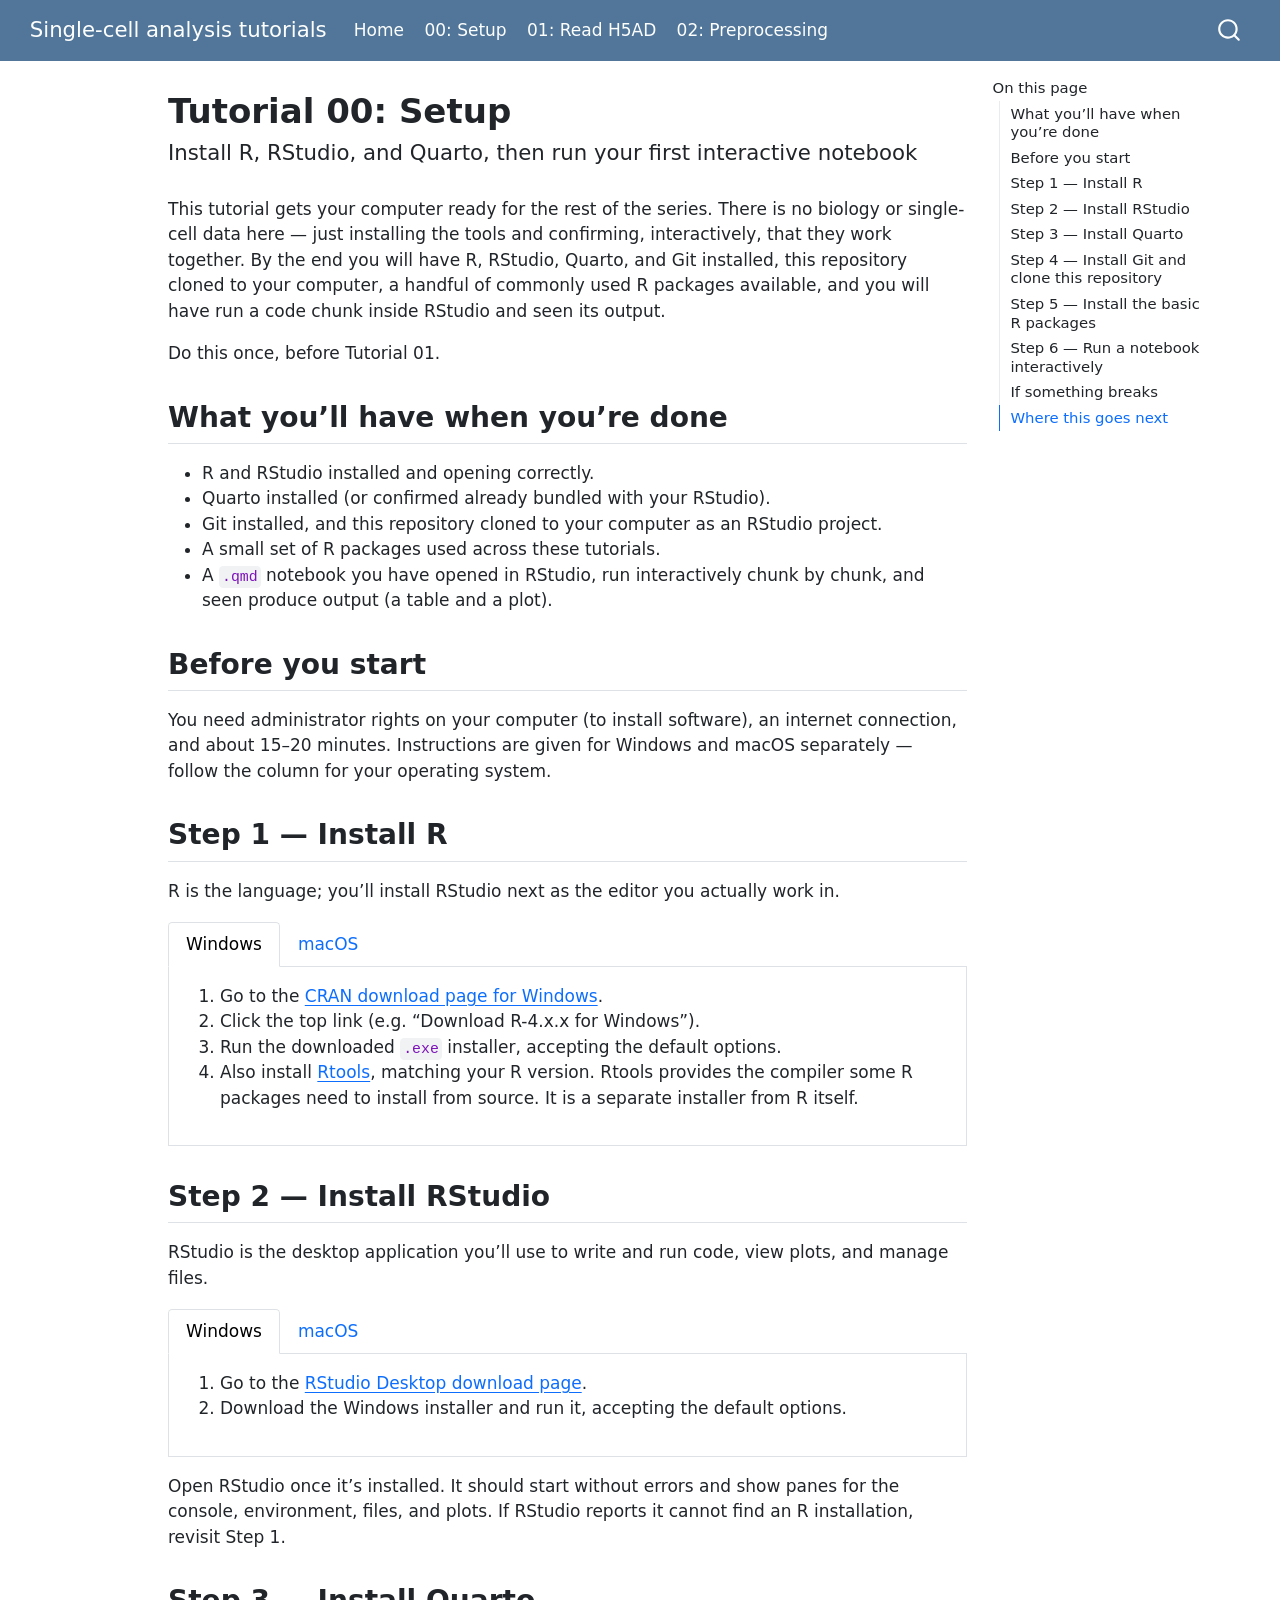
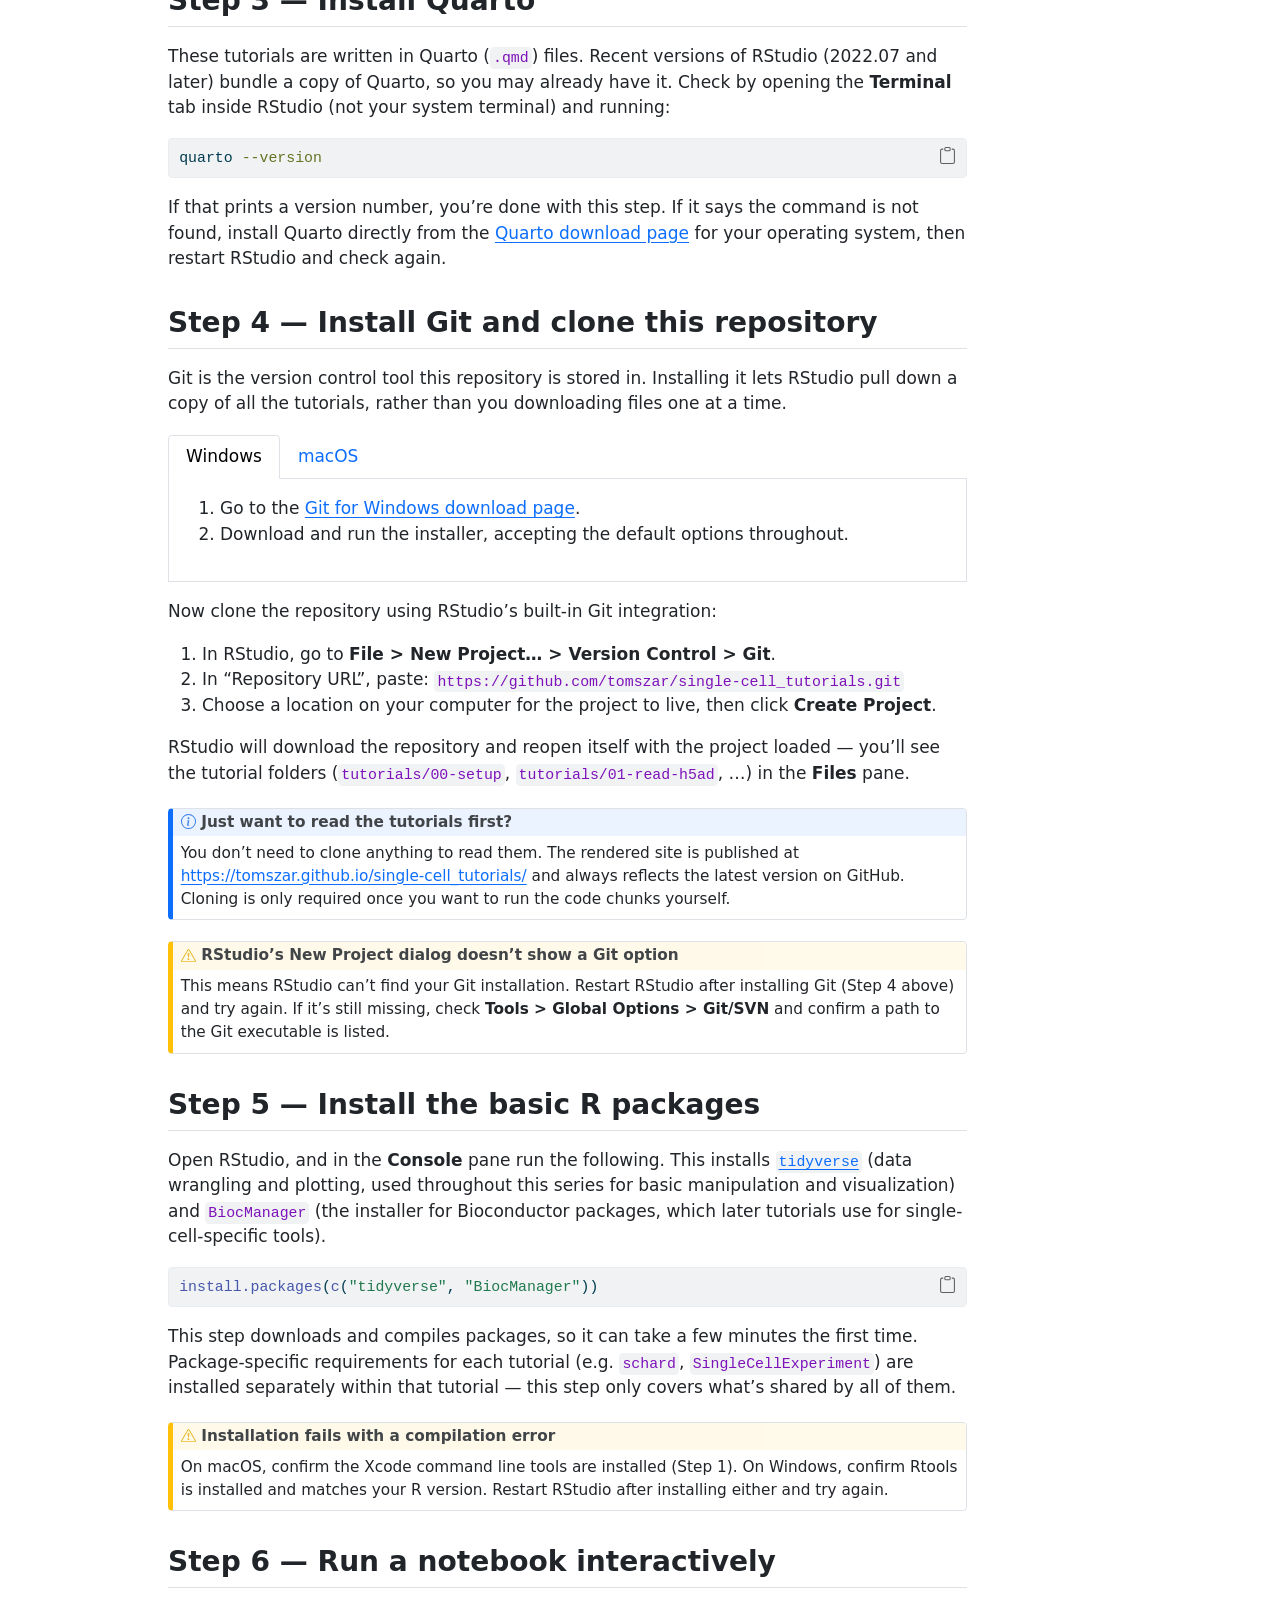
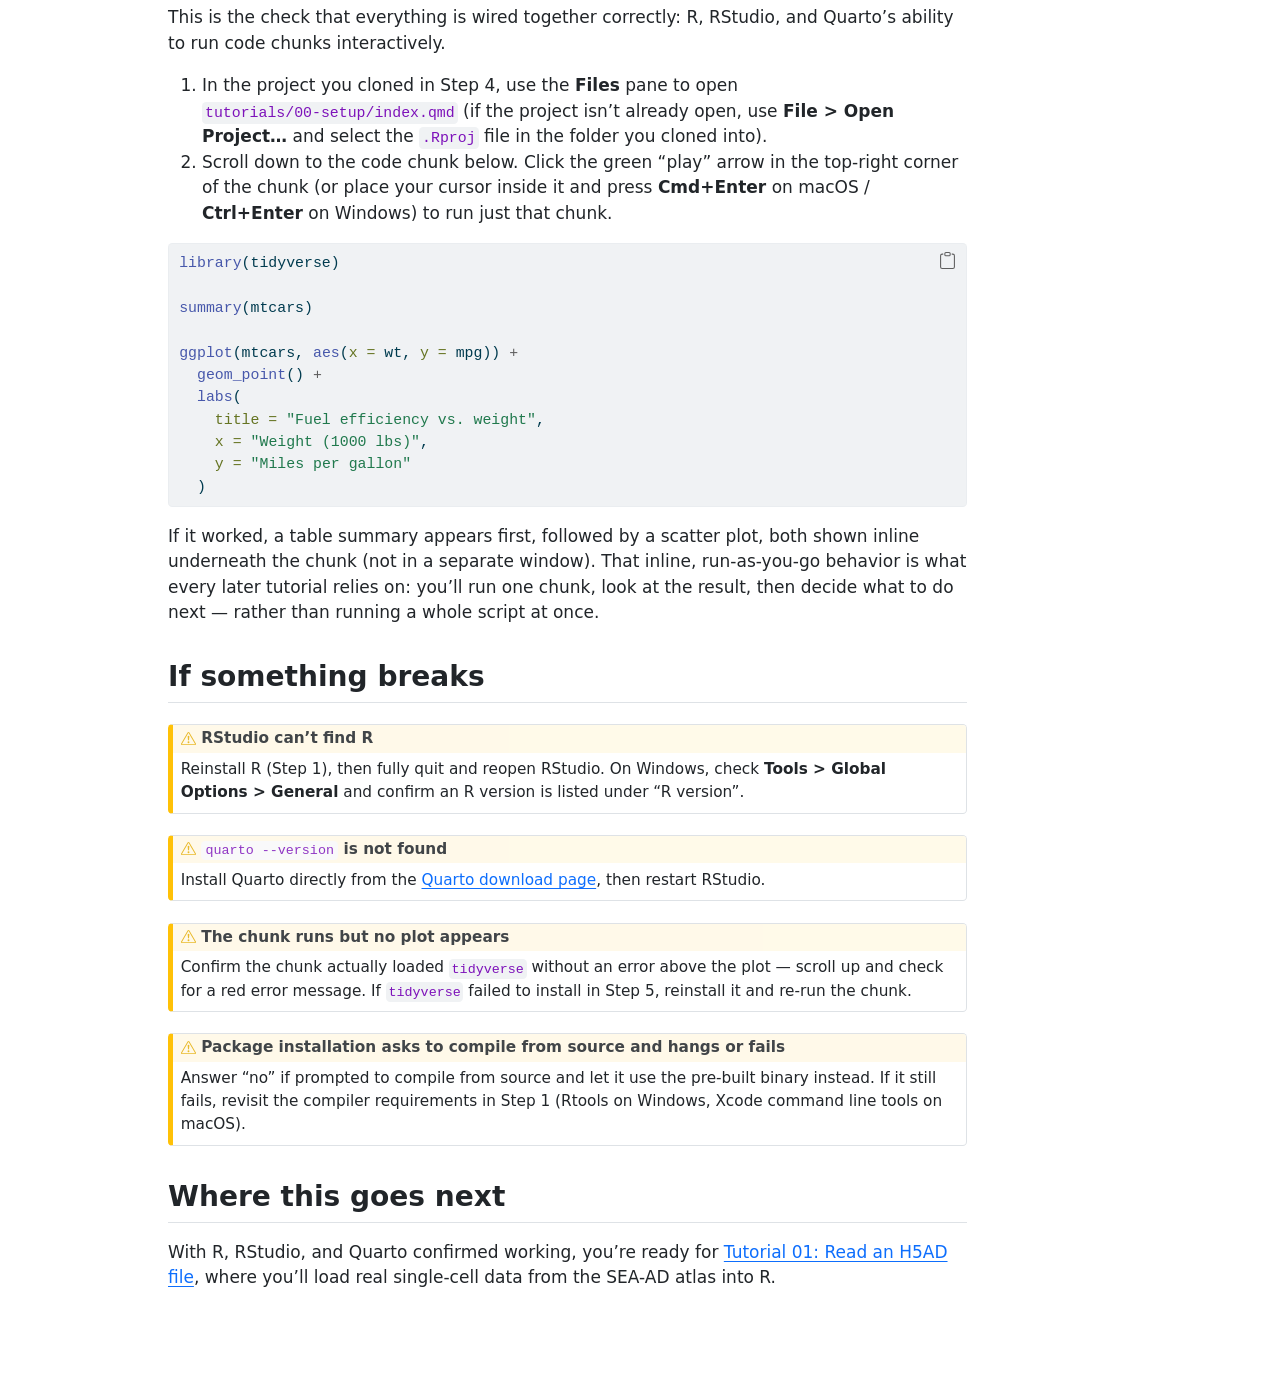
==== commit 1535959e: "Built site for gh-pages" ====
--- a/tutorials/00-setup/index.html
+++ b/tutorials/00-setup/index.html
@@ -2,7 +2,7 @@
 <html xmlns="http://www.w3.org/1999/xhtml" lang="en" xml:lang="en"><head>
 
 <meta charset="utf-8">
-<meta name="generator" content="quarto-1.9.37">
+<meta name="generator" content="quarto-1.9.38">
 
 <meta name="viewport" content="width=device-width, initial-scale=1.0, user-scalable=yes">
 
@@ -74,10 +74,10 @@
 <script src="../../site_libs/quarto-html/tippy.umd.min.js"></script>
 <script src="../../site_libs/quarto-html/anchor.min.js"></script>
 <link href="../../site_libs/quarto-html/tippy.css" rel="stylesheet">
-<link href="../../site_libs/quarto-html/quarto-syntax-highlighting-7f8f88aac4f3542376d5c11b86a4c14d.css" rel="stylesheet" id="quarto-text-highlighting-styles">
+<link href="../../site_libs/quarto-html/quarto-syntax-highlighting-15634bcf2e68342d4ad2dfa704d543f6.css" rel="stylesheet" id="quarto-text-highlighting-styles">
 <script src="../../site_libs/bootstrap/bootstrap.min.js"></script>
 <link href="../../site_libs/bootstrap/bootstrap-icons.css" rel="stylesheet">
-<link href="../../site_libs/bootstrap/bootstrap-77426fb519464fa9edbe46cab9a04f62.min.css" rel="stylesheet" append-hash="true" id="quarto-bootstrap" data-mode="light">
+<link href="../../site_libs/bootstrap/bootstrap-2a1ff8acbc8026a50e853ea6c4bd46a5.min.css" rel="stylesheet" append-hash="true" id="quarto-bootstrap" data-mode="light">
 <script id="quarto-search-options" type="application/json">{
   "location": "navbar",
   "copy-button": false,
@@ -138,6 +138,10 @@
     <a class="nav-link" href="../../tutorials/01-read-h5ad/index.html"> 
 <span class="menu-text">01: Read H5AD</span></a>
   </li>  
+  <li class="nav-item">
+    <a class="nav-link" href="../../tutorials/02-preprocessing/index.html"> 
+<span class="menu-text">02: Preprocessing</span></a>
+  </li>  
 </ul>
           </div> <!-- /navcollapse -->
             <div class="quarto-navbar-tools">
@@ -493,7 +497,7 @@
     }
       var localhostRegex = new RegExp(/^(?:http|https):\/\/localhost\:?[0-9]*\//);
       var mailtoRegex = new RegExp(/^mailto:/);
-        var filterRegex = new RegExp('/' + window.location.host + '/');
+        var filterRegex = new RegExp("https:\/\/tomszar\.github\.io\/single-cell_tutorials\/");
       var isInternal = (href) => {
           return filterRegex.test(href) || localhostRegex.test(href) || mailtoRegex.test(href);
       }
--- a/site_libs/quarto-html/quarto-syntax-highlighting-15634bcf2e68342d4ad2dfa704d543f6.css
+++ b/site_libs/quarto-html/quarto-syntax-highlighting-15634bcf2e68342d4ad2dfa704d543f6.css
@@ -0,0 +1,236 @@
+/* quarto syntax highlight colors */
+:root {
+  --quarto-hl-ot-color: #003B4F;
+  --quarto-hl-at-color: #657422;
+  --quarto-hl-ss-color: #20794D;
+  --quarto-hl-an-color: #5E5E5E;
+  --quarto-hl-fu-color: #4758AB;
+  --quarto-hl-st-color: #20794D;
+  --quarto-hl-cf-color: #003B4F;
+  --quarto-hl-op-color: #5E5E5E;
+  --quarto-hl-er-color: #AD0000;
+  --quarto-hl-bn-color: #AD0000;
+  --quarto-hl-al-color: #AD0000;
+  --quarto-hl-va-color: #111111;
+  --quarto-hl-bu-color: inherit;
+  --quarto-hl-ex-color: inherit;
+  --quarto-hl-pp-color: #AD0000;
+  --quarto-hl-in-color: #5E5E5E;
+  --quarto-hl-vs-color: #20794D;
+  --quarto-hl-wa-color: #5E5E5E;
+  --quarto-hl-do-color: #5E5E5E;
+  --quarto-hl-im-color: #00769E;
+  --quarto-hl-ch-color: #20794D;
+  --quarto-hl-dt-color: #AD0000;
+  --quarto-hl-fl-color: #AD0000;
+  --quarto-hl-co-color: #5E5E5E;
+  --quarto-hl-cv-color: #5E5E5E;
+  --quarto-hl-cn-color: #8f5902;
+  --quarto-hl-sc-color: #5E5E5E;
+  --quarto-hl-dv-color: #AD0000;
+  --quarto-hl-kw-color: #003B4F;
+}
+
+/* other quarto variables */
+:root {
+  --quarto-font-monospace: SFMono-Regular, Menlo, Monaco, Consolas, "Liberation Mono", "Courier New", monospace;
+}
+
+/* syntax highlight based on Pandoc's rules */
+pre > code.sourceCode > span {
+  color: #003B4F;
+}
+
+code.sourceCode > span {
+  color: #003B4F;
+}
+
+div.sourceCode,
+div.sourceCode pre.sourceCode {
+  color: #003B4F;
+}
+
+/* Normal */
+code span {
+  color: #003B4F;
+}
+
+/* Alert */
+code span.al {
+  color: #AD0000;
+  font-style: inherit;
+}
+
+/* Annotation */
+code span.an {
+  color: #5E5E5E;
+  font-style: inherit;
+}
+
+/* Attribute */
+code span.at {
+  color: #657422;
+  font-style: inherit;
+}
+
+/* BaseN */
+code span.bn {
+  color: #AD0000;
+  font-style: inherit;
+}
+
+/* BuiltIn */
+code span.bu {
+  font-style: inherit;
+}
+
+/* ControlFlow */
+code span.cf {
+  color: #003B4F;
+  font-weight: bold;
+  font-style: inherit;
+}
+
+/* Char */
+code span.ch {
+  color: #20794D;
+  font-style: inherit;
+}
+
+/* Constant */
+code span.cn {
+  color: #8f5902;
+  font-style: inherit;
+}
+
+/* Comment */
+code span.co {
+  color: #5E5E5E;
+  font-style: inherit;
+}
+
+/* CommentVar */
+code span.cv {
+  color: #5E5E5E;
+  font-style: italic;
+}
+
+/* Documentation */
+code span.do {
+  color: #5E5E5E;
+  font-style: italic;
+}
+
+/* DataType */
+code span.dt {
+  color: #AD0000;
+  font-style: inherit;
+}
+
+/* DecVal */
+code span.dv {
+  color: #AD0000;
+  font-style: inherit;
+}
+
+/* Error */
+code span.er {
+  color: #AD0000;
+  font-style: inherit;
+}
+
+/* Extension */
+code span.ex {
+  font-style: inherit;
+}
+
+/* Float */
+code span.fl {
+  color: #AD0000;
+  font-style: inherit;
+}
+
+/* Function */
+code span.fu {
+  color: #4758AB;
+  font-style: inherit;
+}
+
+/* Import */
+code span.im {
+  color: #00769E;
+  font-style: inherit;
+}
+
+/* Information */
+code span.in {
+  color: #5E5E5E;
+  font-style: inherit;
+}
+
+/* Keyword */
+code span.kw {
+  color: #003B4F;
+  font-weight: bold;
+  font-style: inherit;
+}
+
+/* Operator */
+code span.op {
+  color: #5E5E5E;
+  font-style: inherit;
+}
+
+/* Other */
+code span.ot {
+  color: #003B4F;
+  font-style: inherit;
+}
+
+/* Preprocessor */
+code span.pp {
+  color: #AD0000;
+  font-style: inherit;
+}
+
+/* SpecialChar */
+code span.sc {
+  color: #5E5E5E;
+  font-style: inherit;
+}
+
+/* SpecialString */
+code span.ss {
+  color: #20794D;
+  font-style: inherit;
+}
+
+/* String */
+code span.st {
+  color: #20794D;
+  font-style: inherit;
+}
+
+/* Variable */
+code span.va {
+  color: #111111;
+  font-style: inherit;
+}
+
+/* VerbatimString */
+code span.vs {
+  color: #20794D;
+  font-style: inherit;
+}
+
+/* Warning */
+code span.wa {
+  color: #5E5E5E;
+  font-style: italic;
+}
+
+.prevent-inlining {
+  content: "</";
+}
+
+/*# sourceMappingURL=f23921c56f73e400b49028c9186a1aa0.css.map */
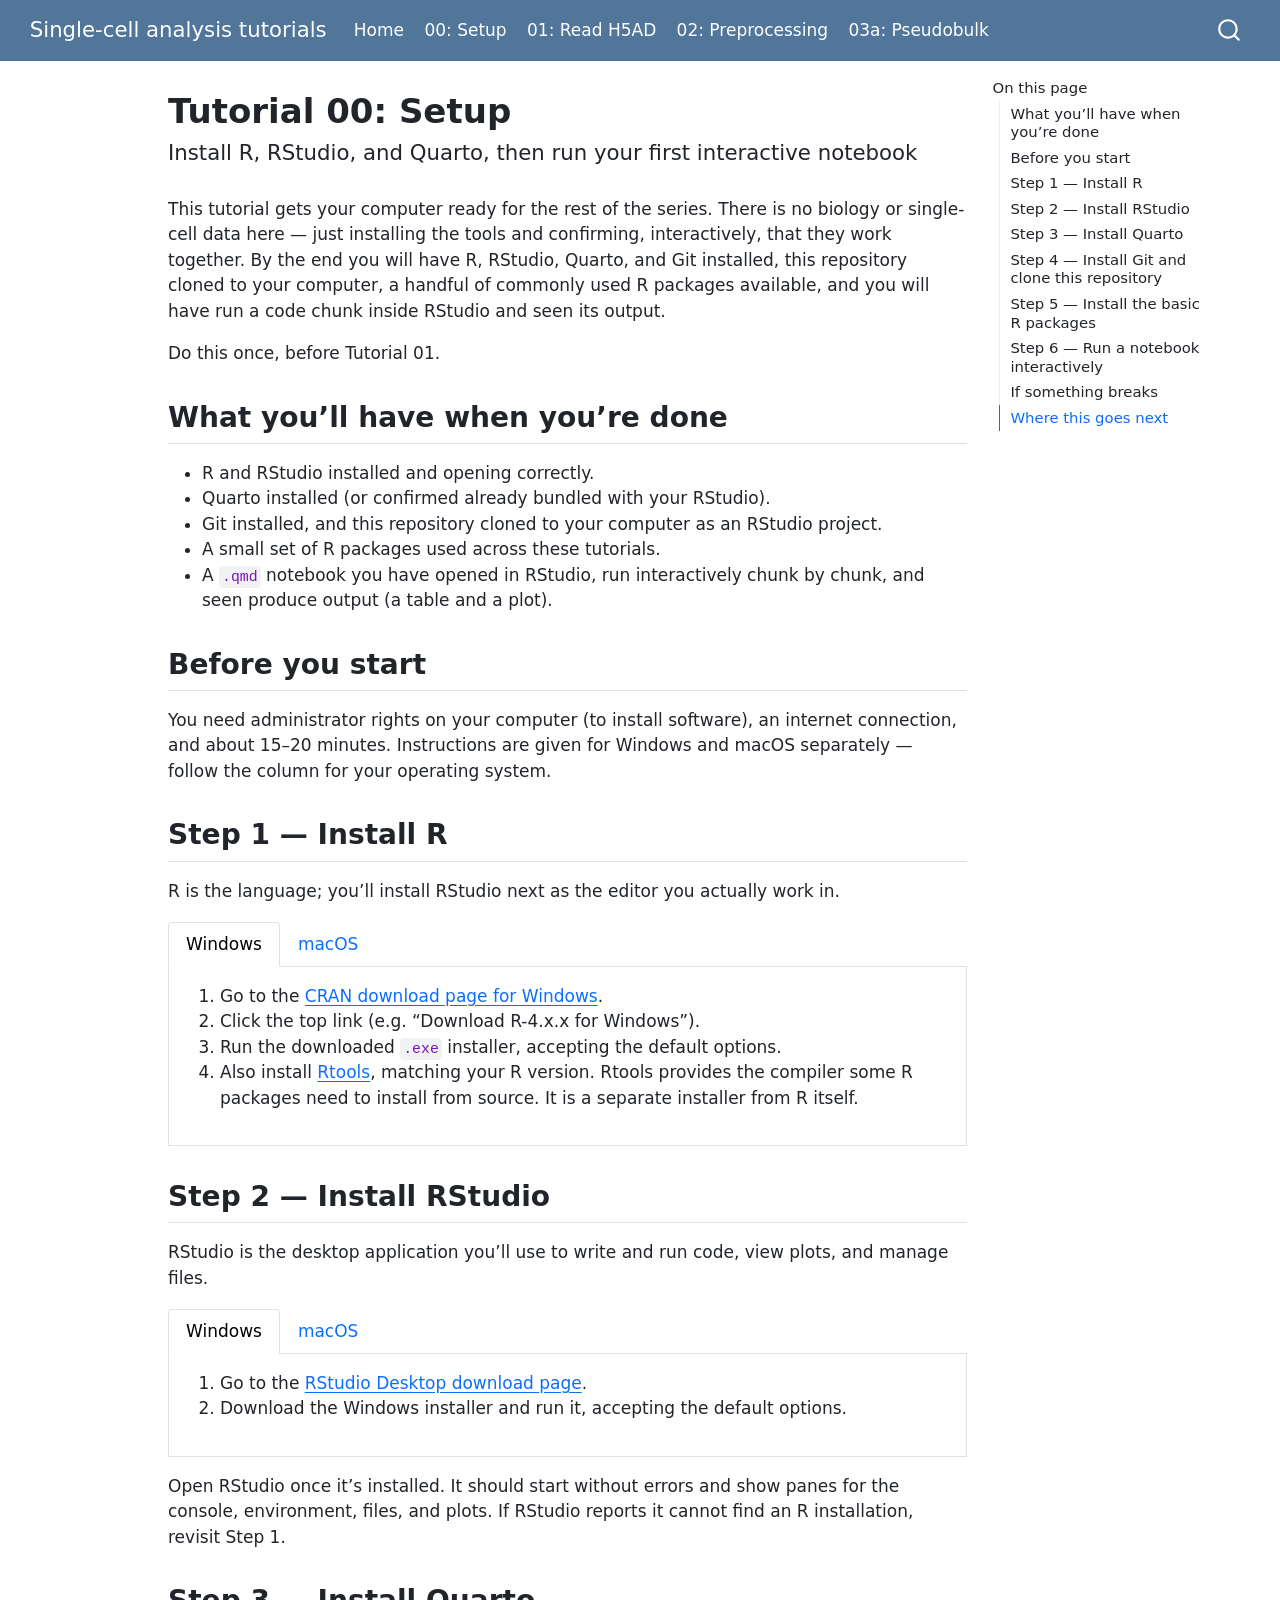
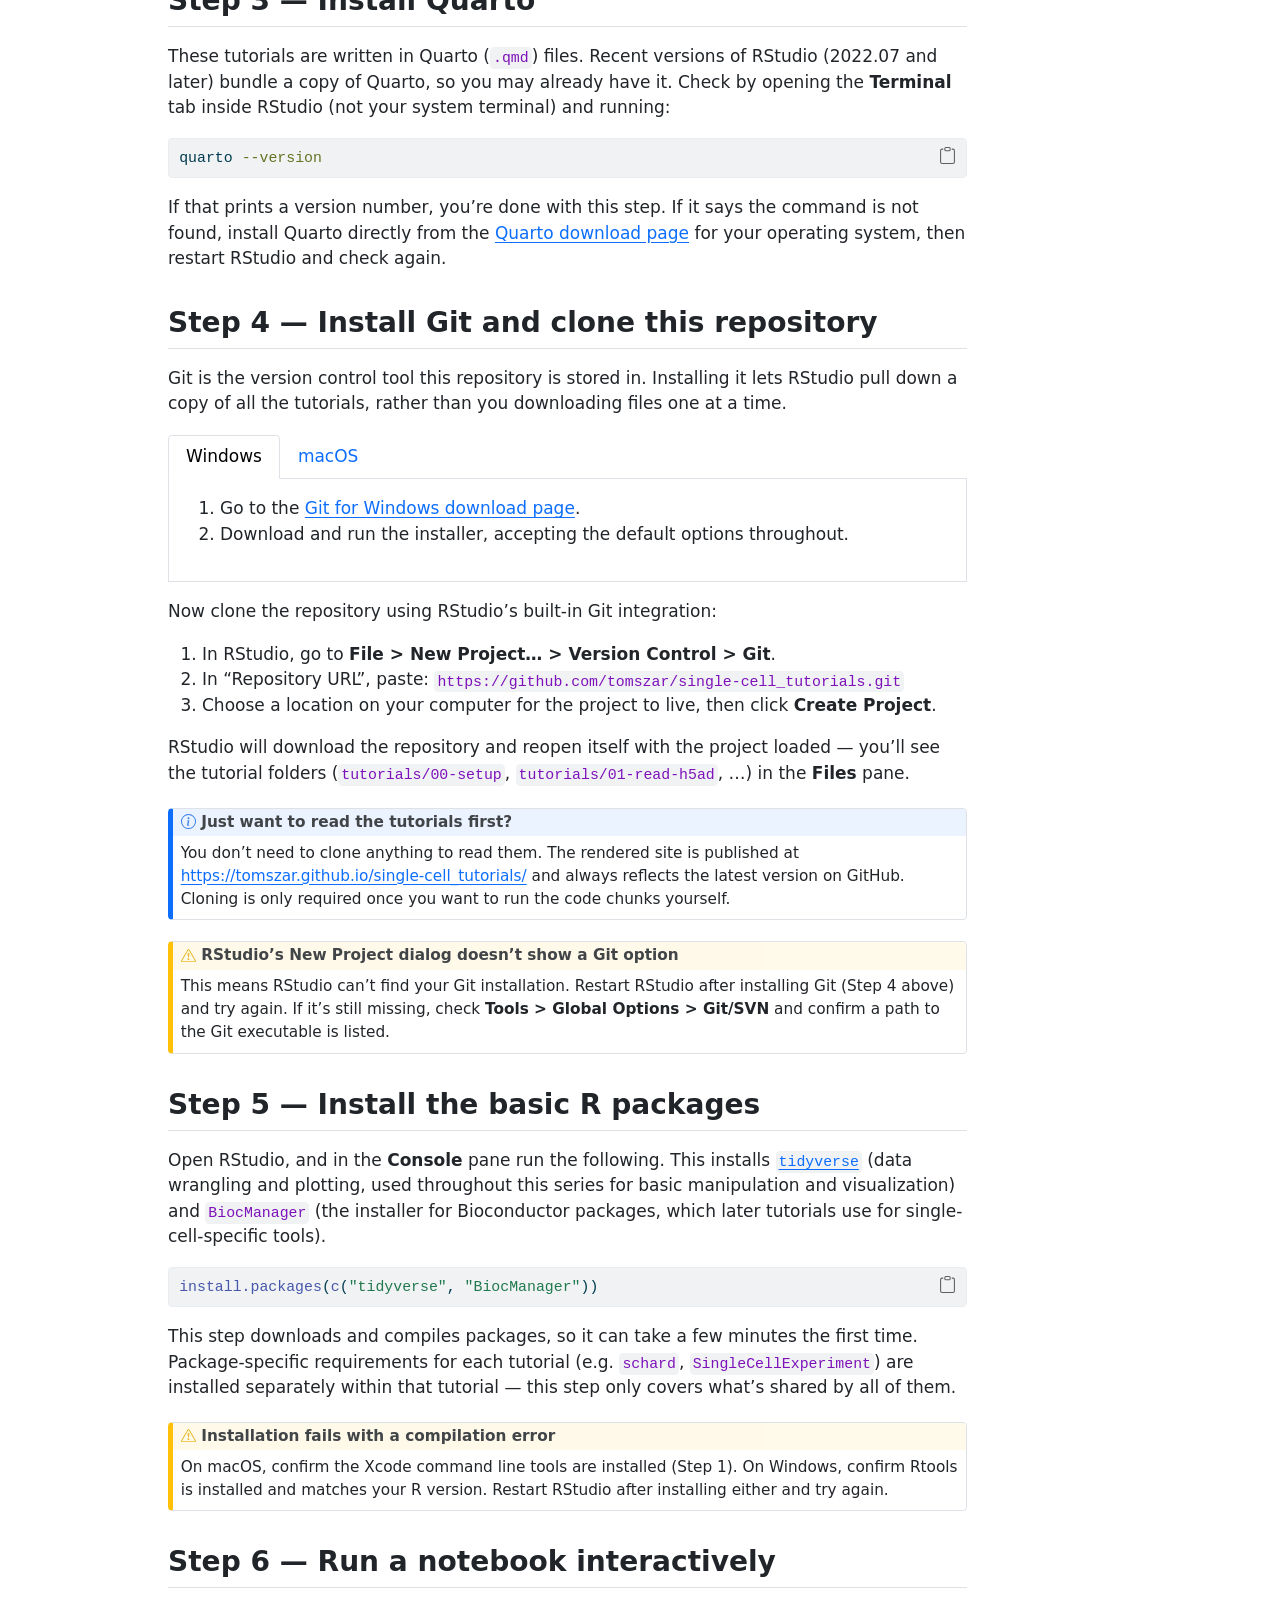
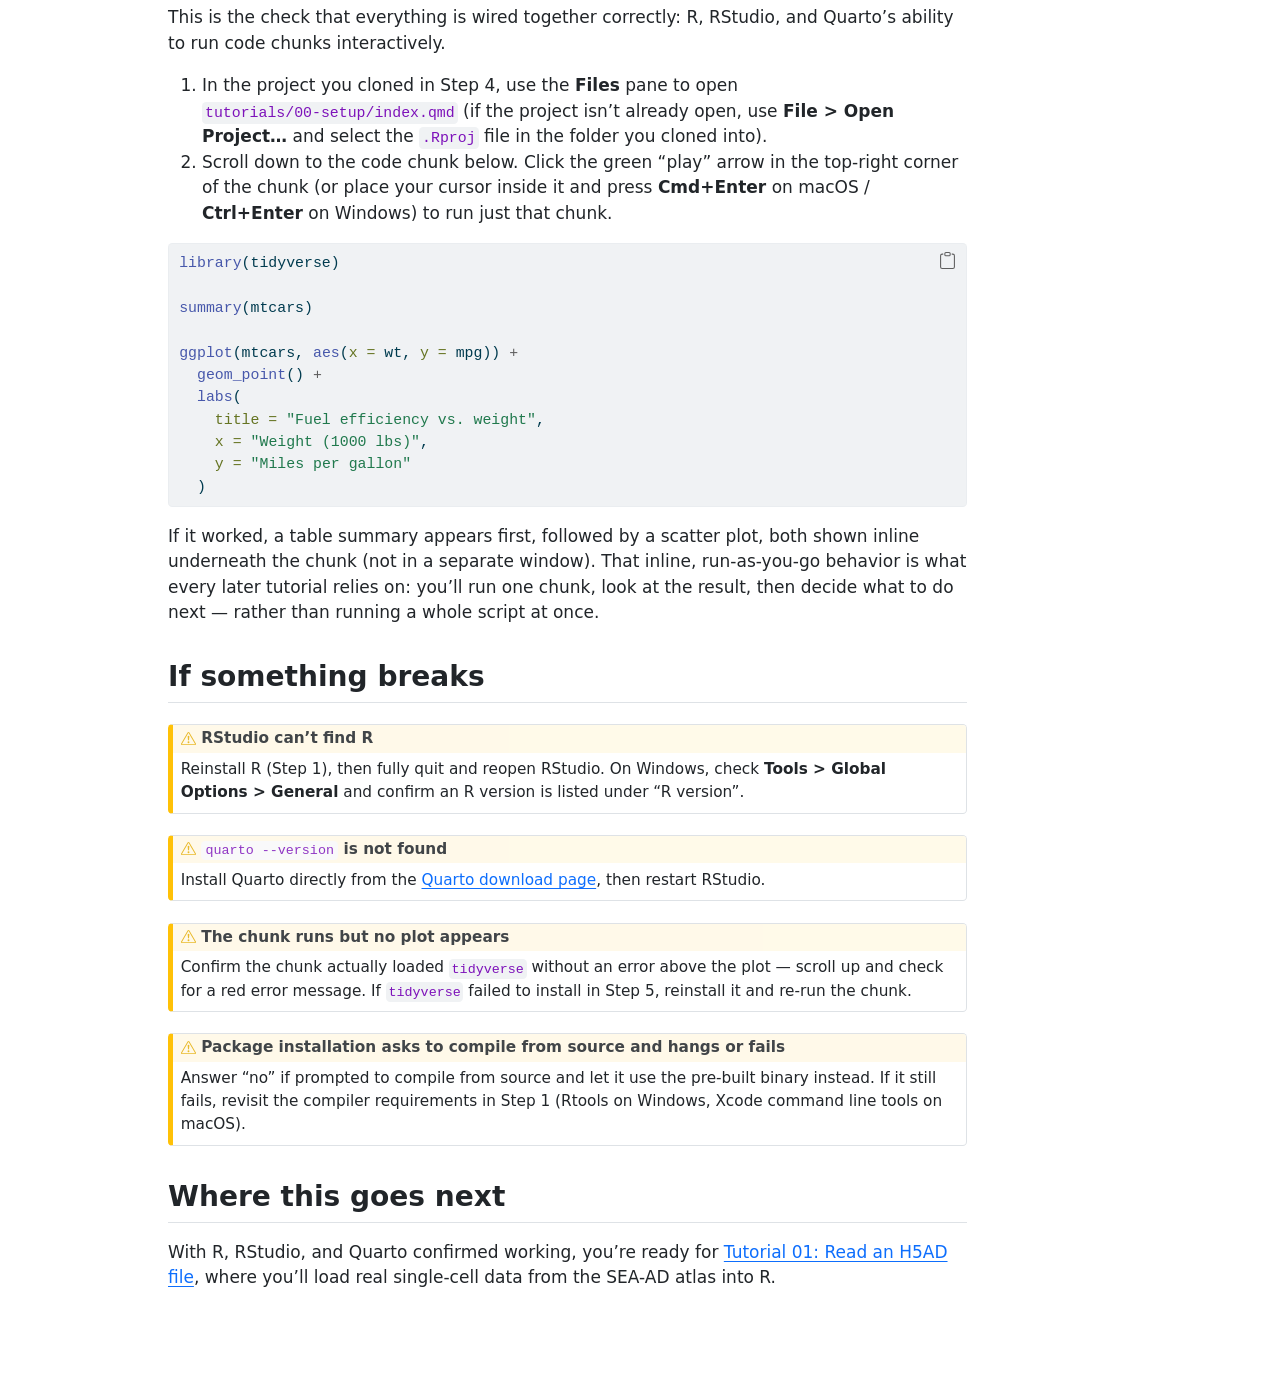
==== commit 7b181281: "Built site for gh-pages" ====
--- a/tutorials/00-setup/index.html
+++ b/tutorials/00-setup/index.html
@@ -141,6 +141,10 @@
   <li class="nav-item">
     <a class="nav-link" href="../../tutorials/02-preprocessing/index.html"> 
 <span class="menu-text">02: Preprocessing</span></a>
+  </li>  
+  <li class="nav-item">
+    <a class="nav-link" href="../../tutorials/03a-pseudobulk/index.html"> 
+<span class="menu-text">03a: Pseudobulk</span></a>
   </li>  
 </ul>
           </div> <!-- /navcollapse -->
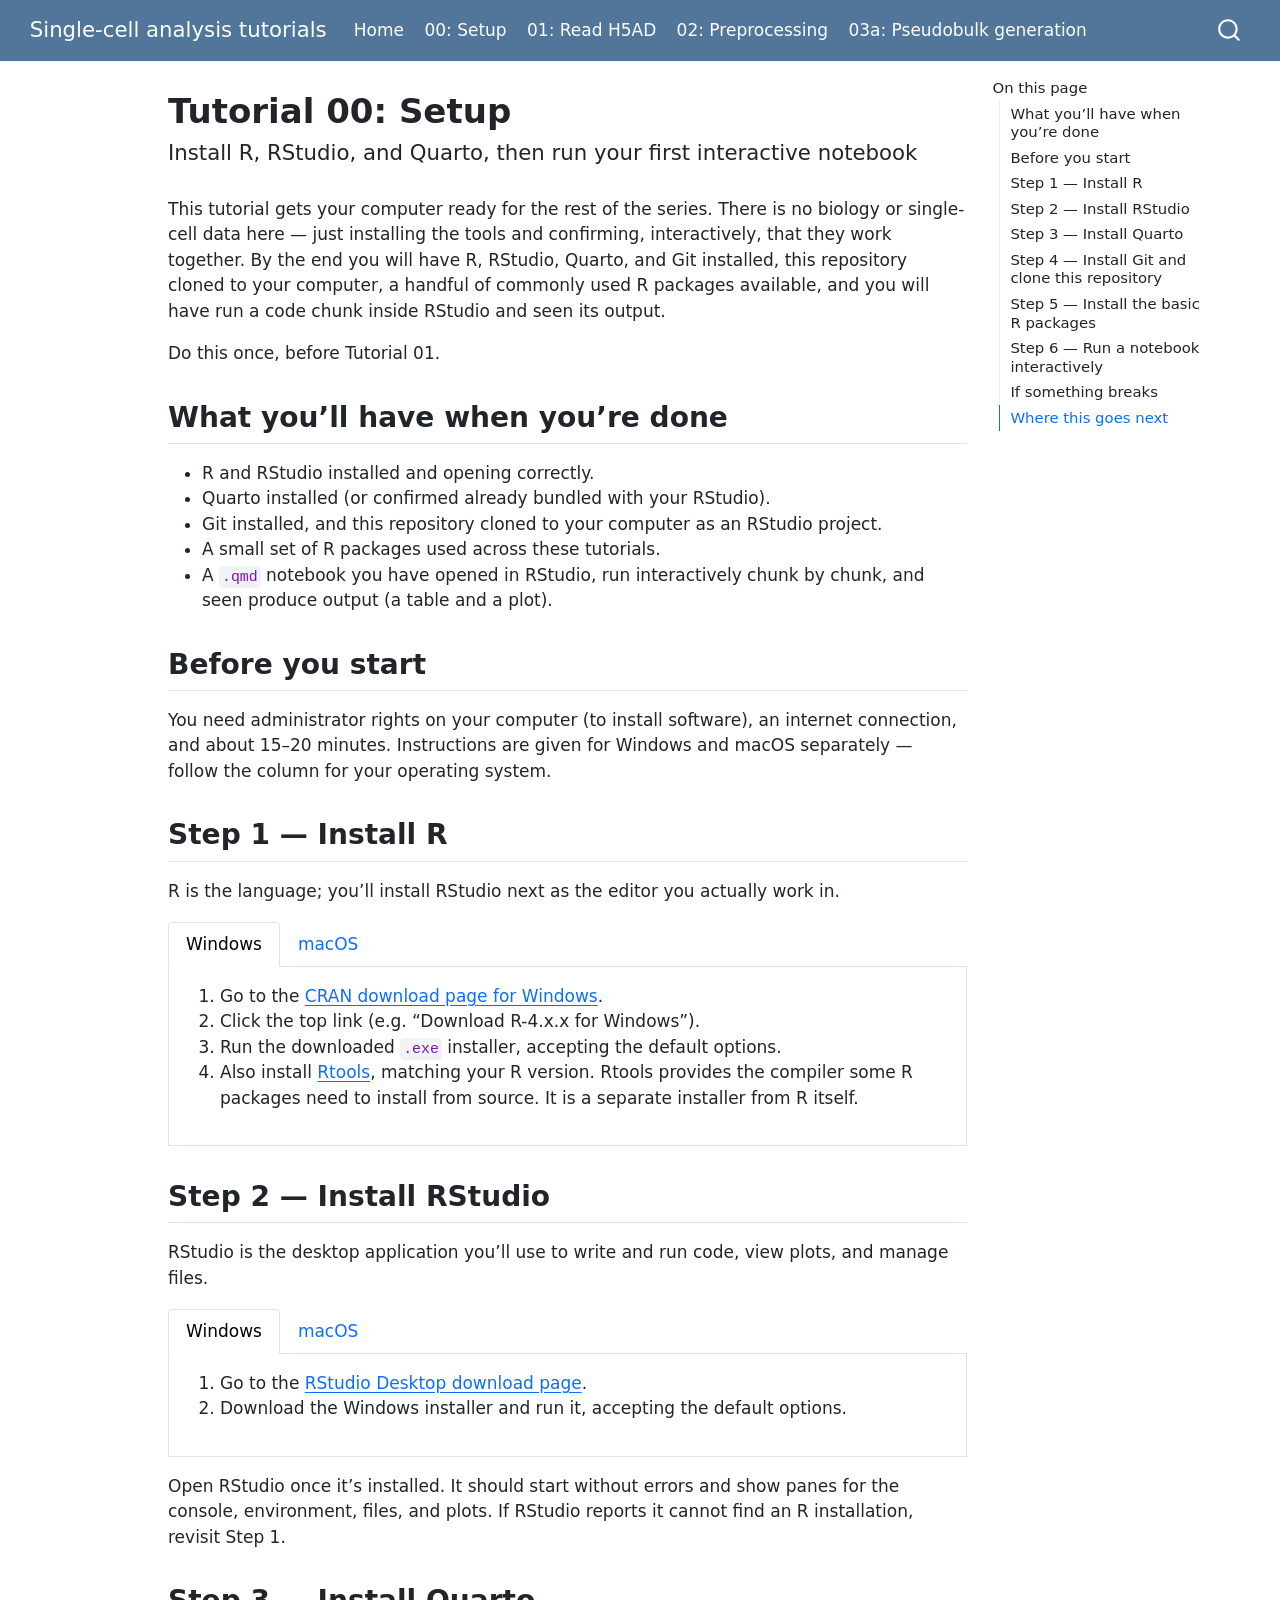
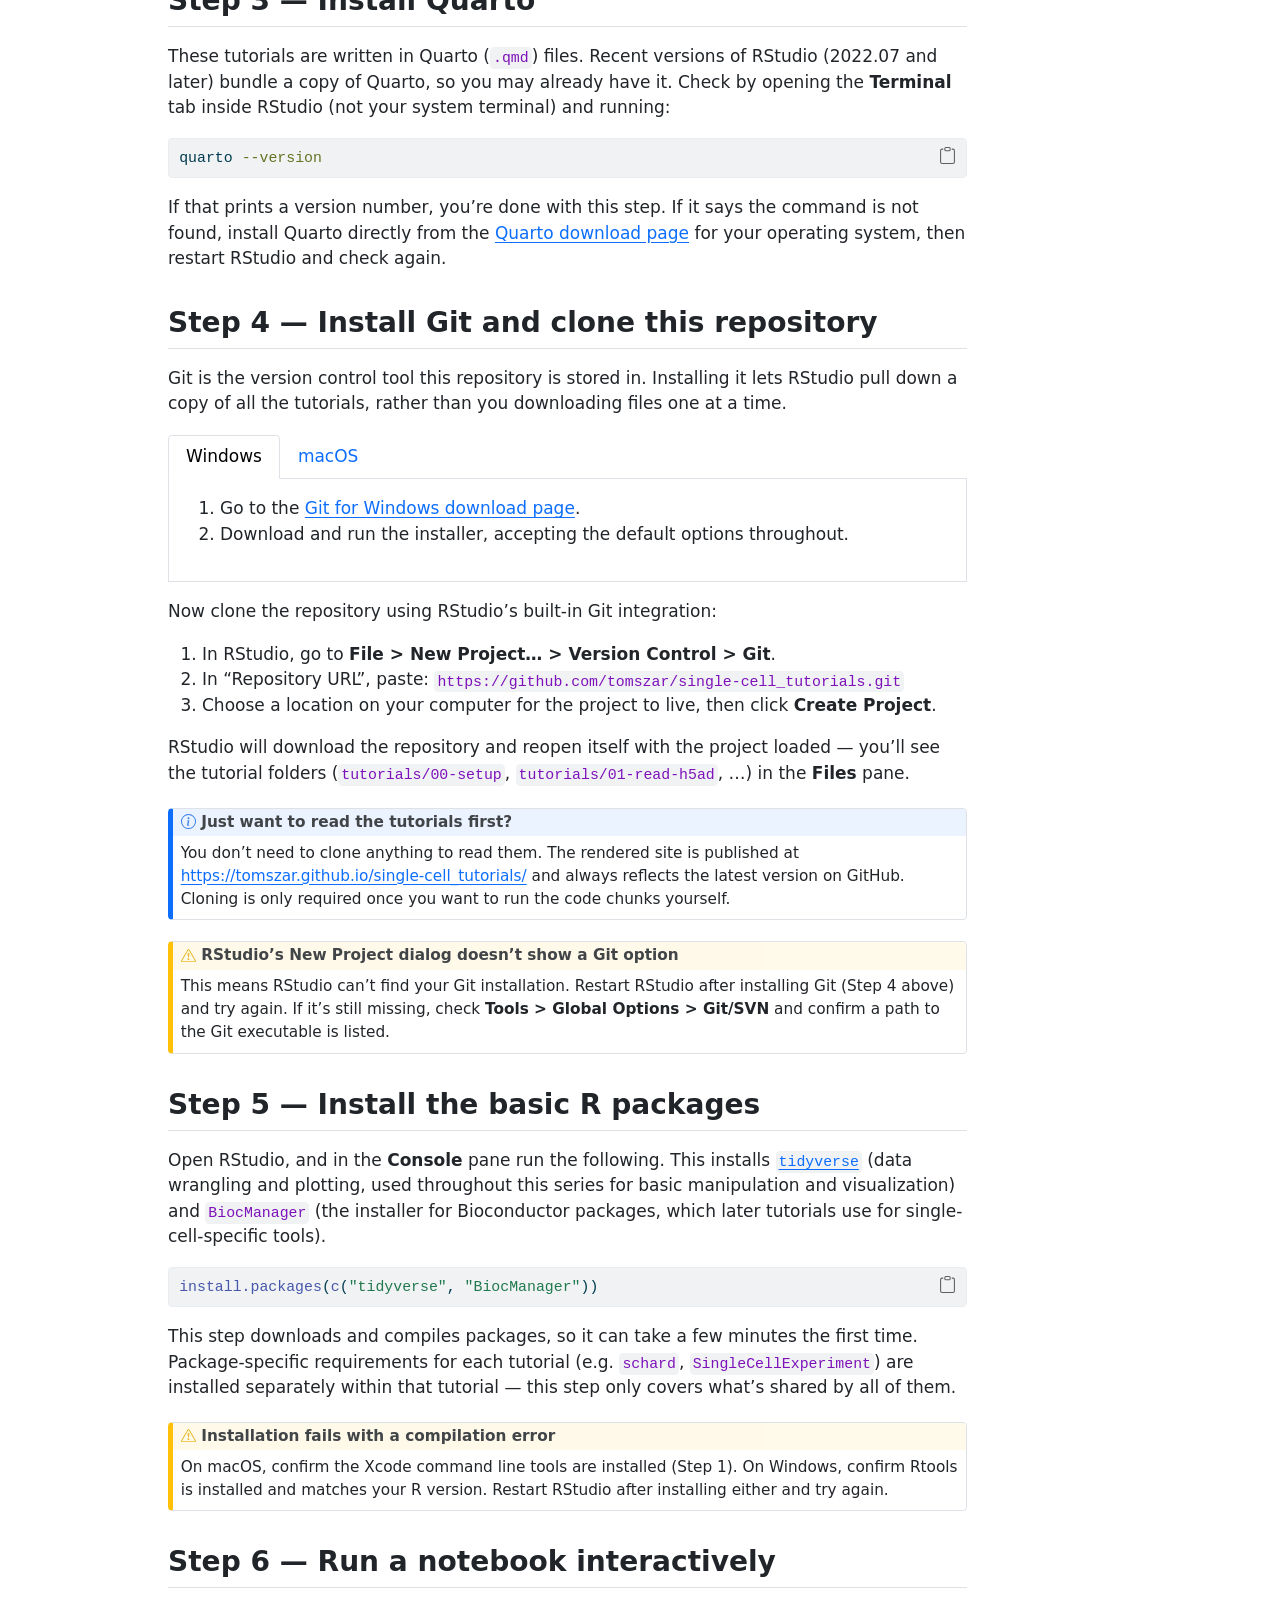
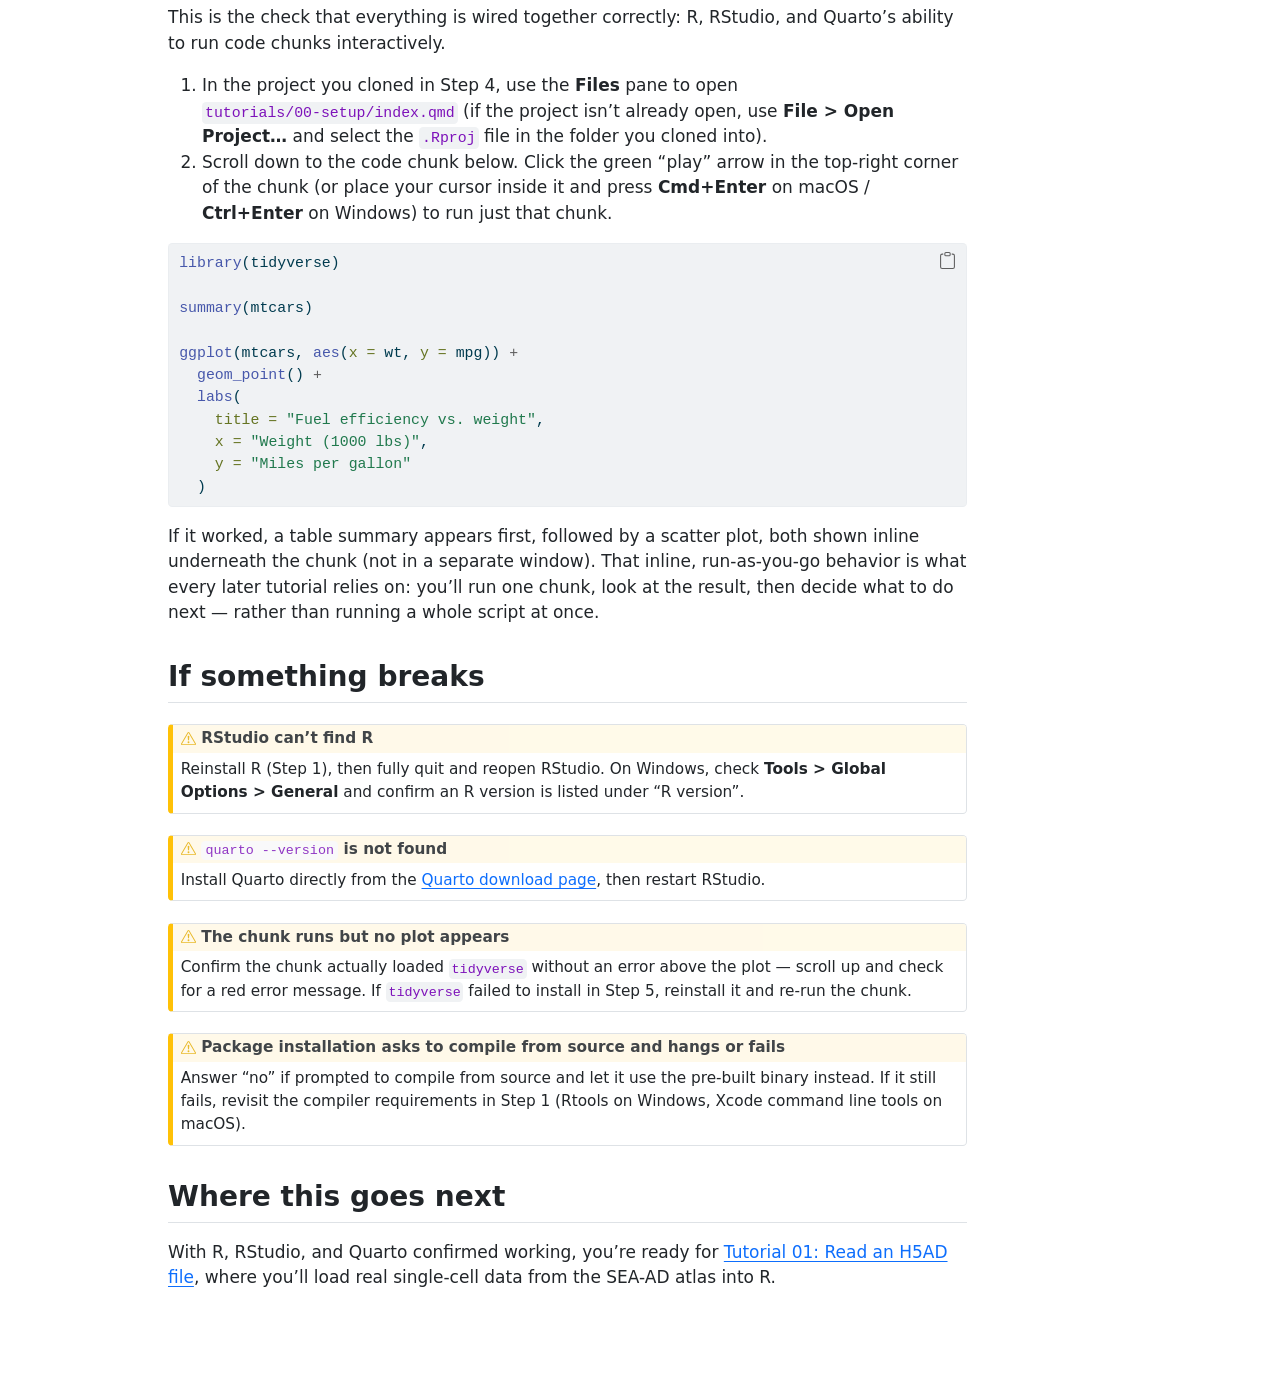
==== commit f84af58e: "Built site for gh-pages" ====
--- a/tutorials/00-setup/index.html
+++ b/tutorials/00-setup/index.html
@@ -144,7 +144,7 @@
   </li>  
   <li class="nav-item">
     <a class="nav-link" href="../../tutorials/03a-pseudobulk/index.html"> 
-<span class="menu-text">03a: Pseudobulk</span></a>
+<span class="menu-text">03a: Pseudobulk generation</span></a>
   </li>  
 </ul>
           </div> <!-- /navcollapse -->
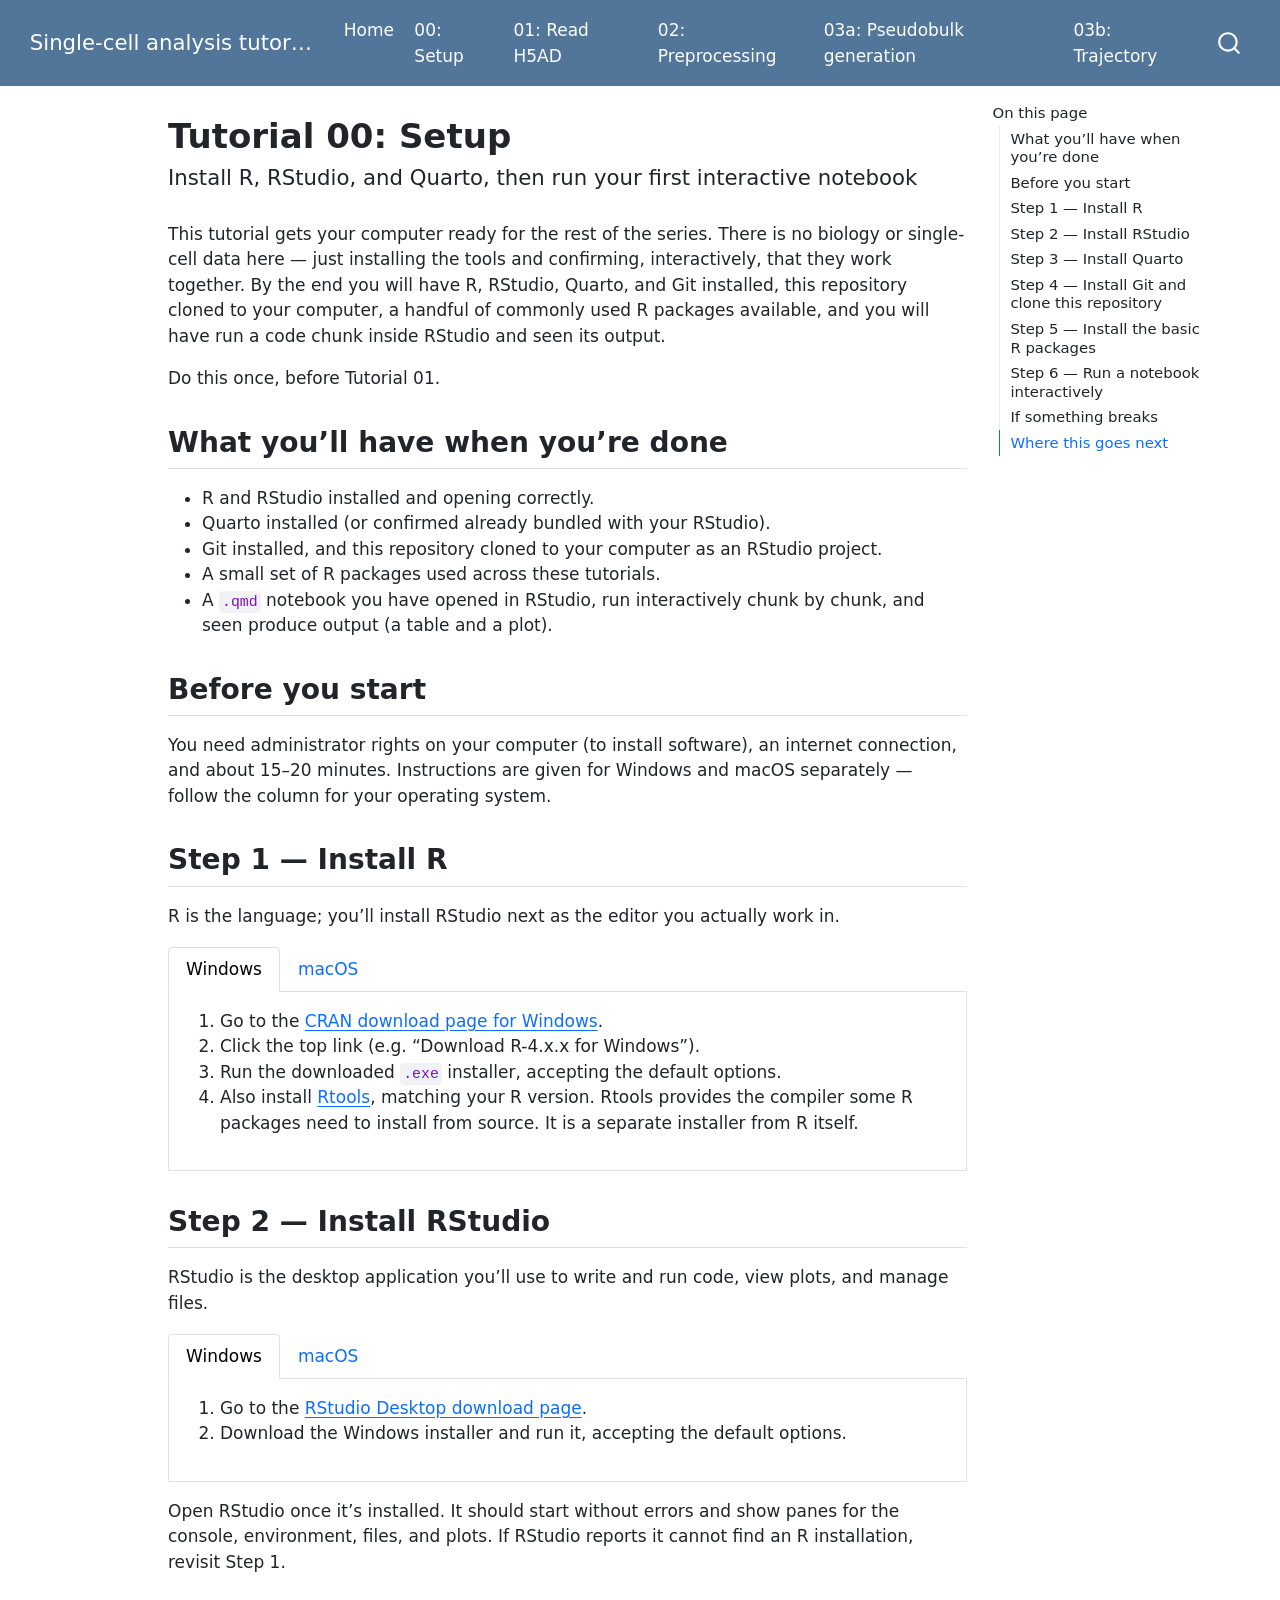
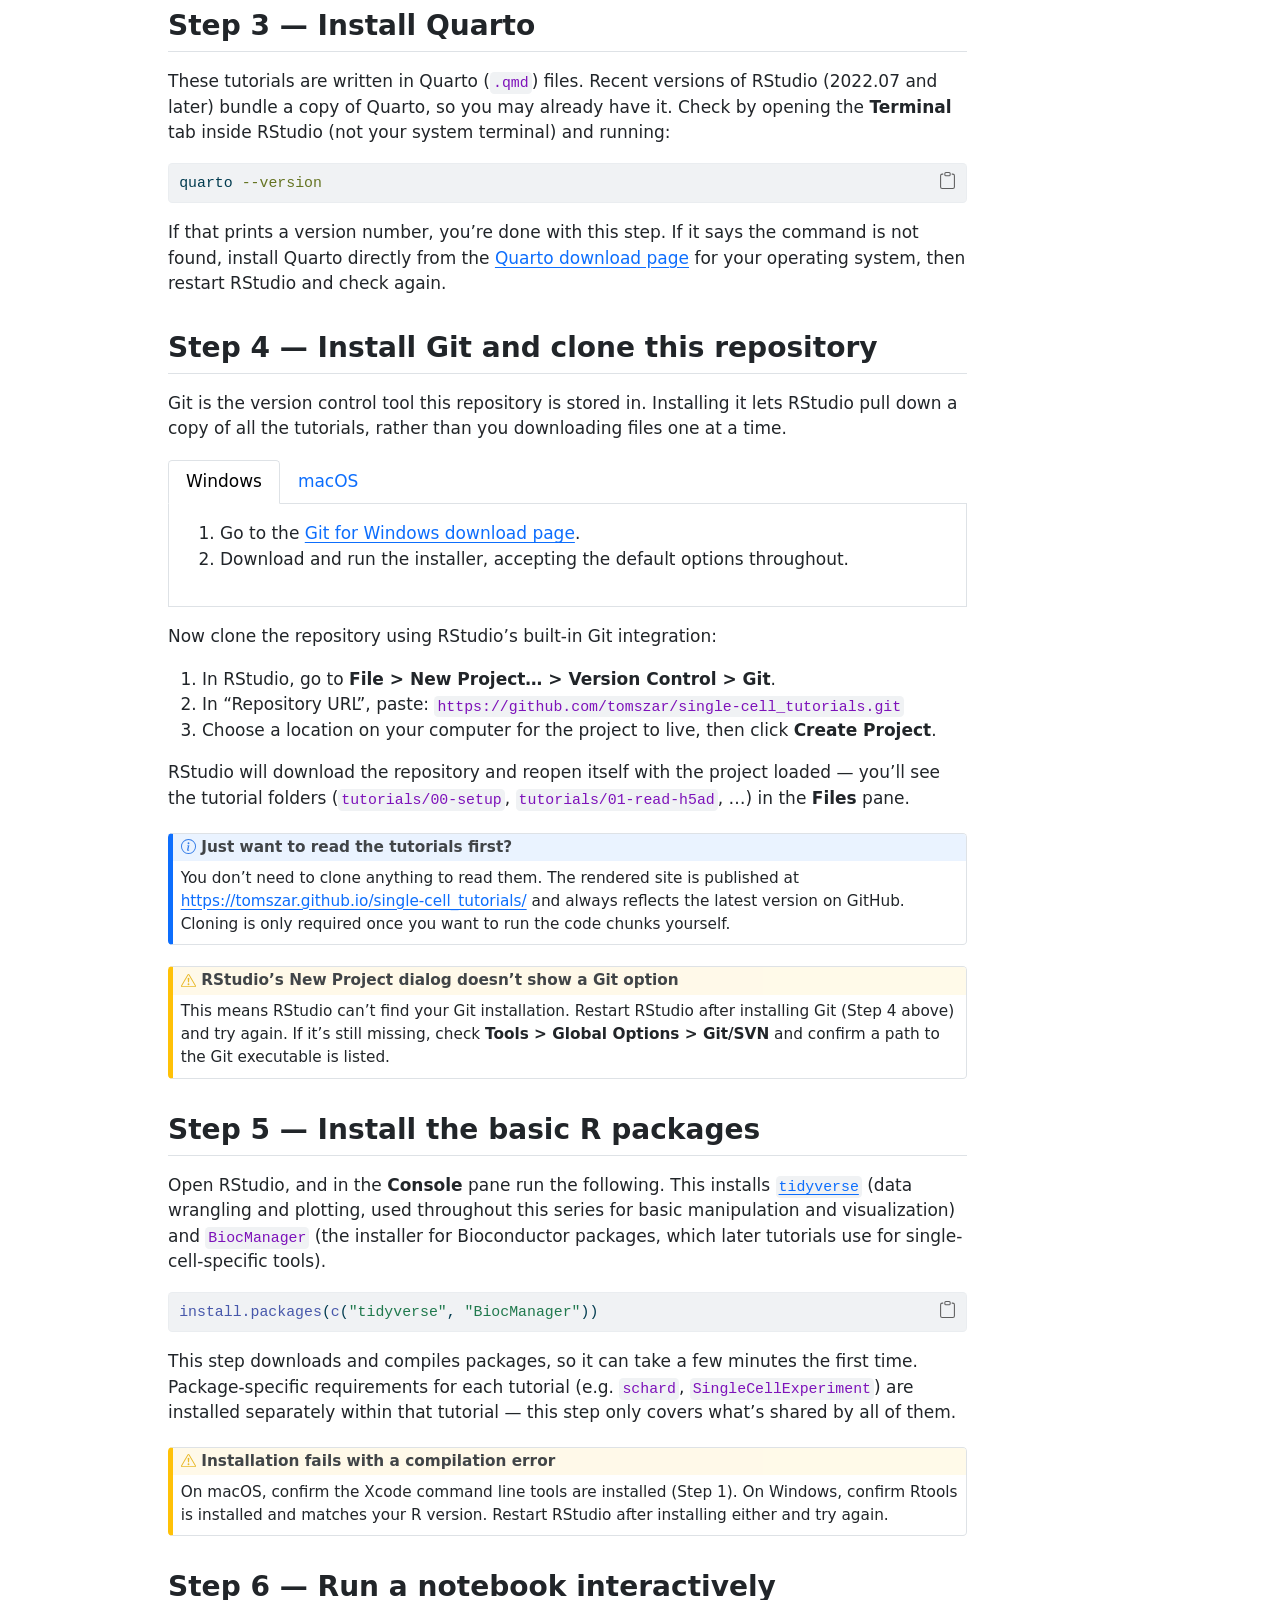
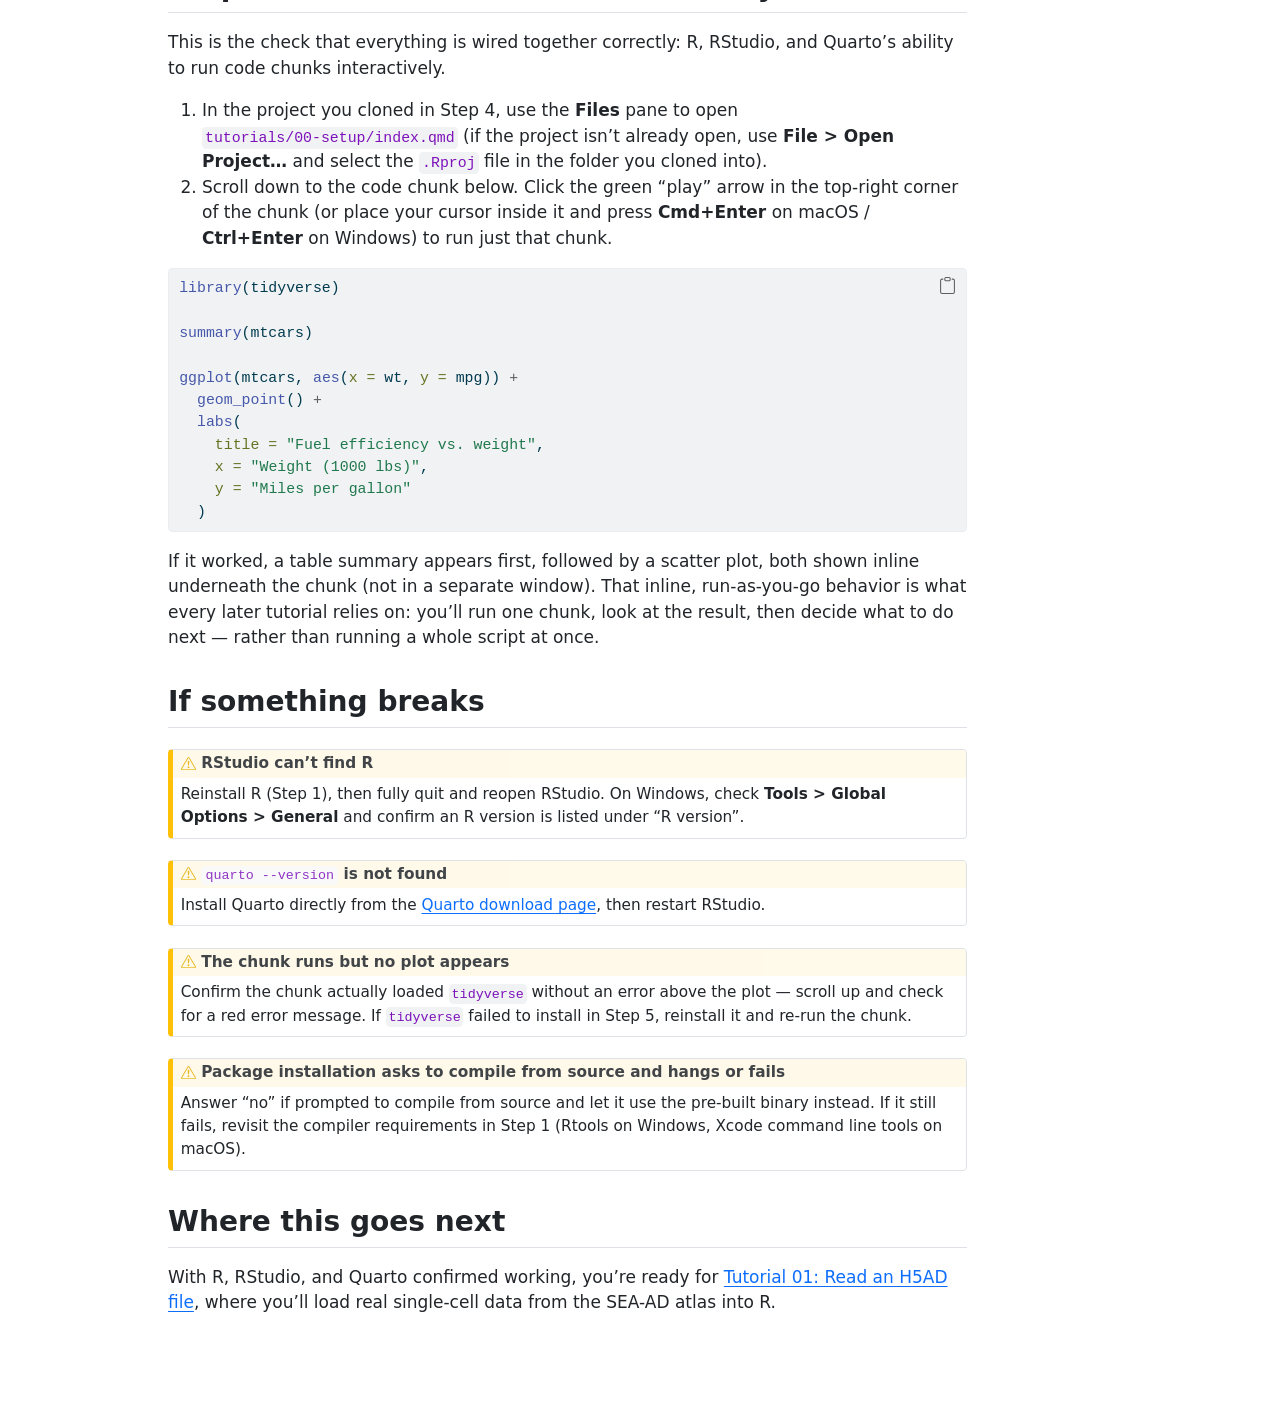
==== commit c7fa15b2: "Built site for gh-pages" ====
--- a/tutorials/00-setup/index.html
+++ b/tutorials/00-setup/index.html
@@ -145,6 +145,10 @@
   <li class="nav-item">
     <a class="nav-link" href="../../tutorials/03a-pseudobulk/index.html"> 
 <span class="menu-text">03a: Pseudobulk generation</span></a>
+  </li>  
+  <li class="nav-item">
+    <a class="nav-link" href="../../tutorials/03b-trajectory/index.html"> 
+<span class="menu-text">03b: Trajectory</span></a>
   </li>  
 </ul>
           </div> <!-- /navcollapse -->
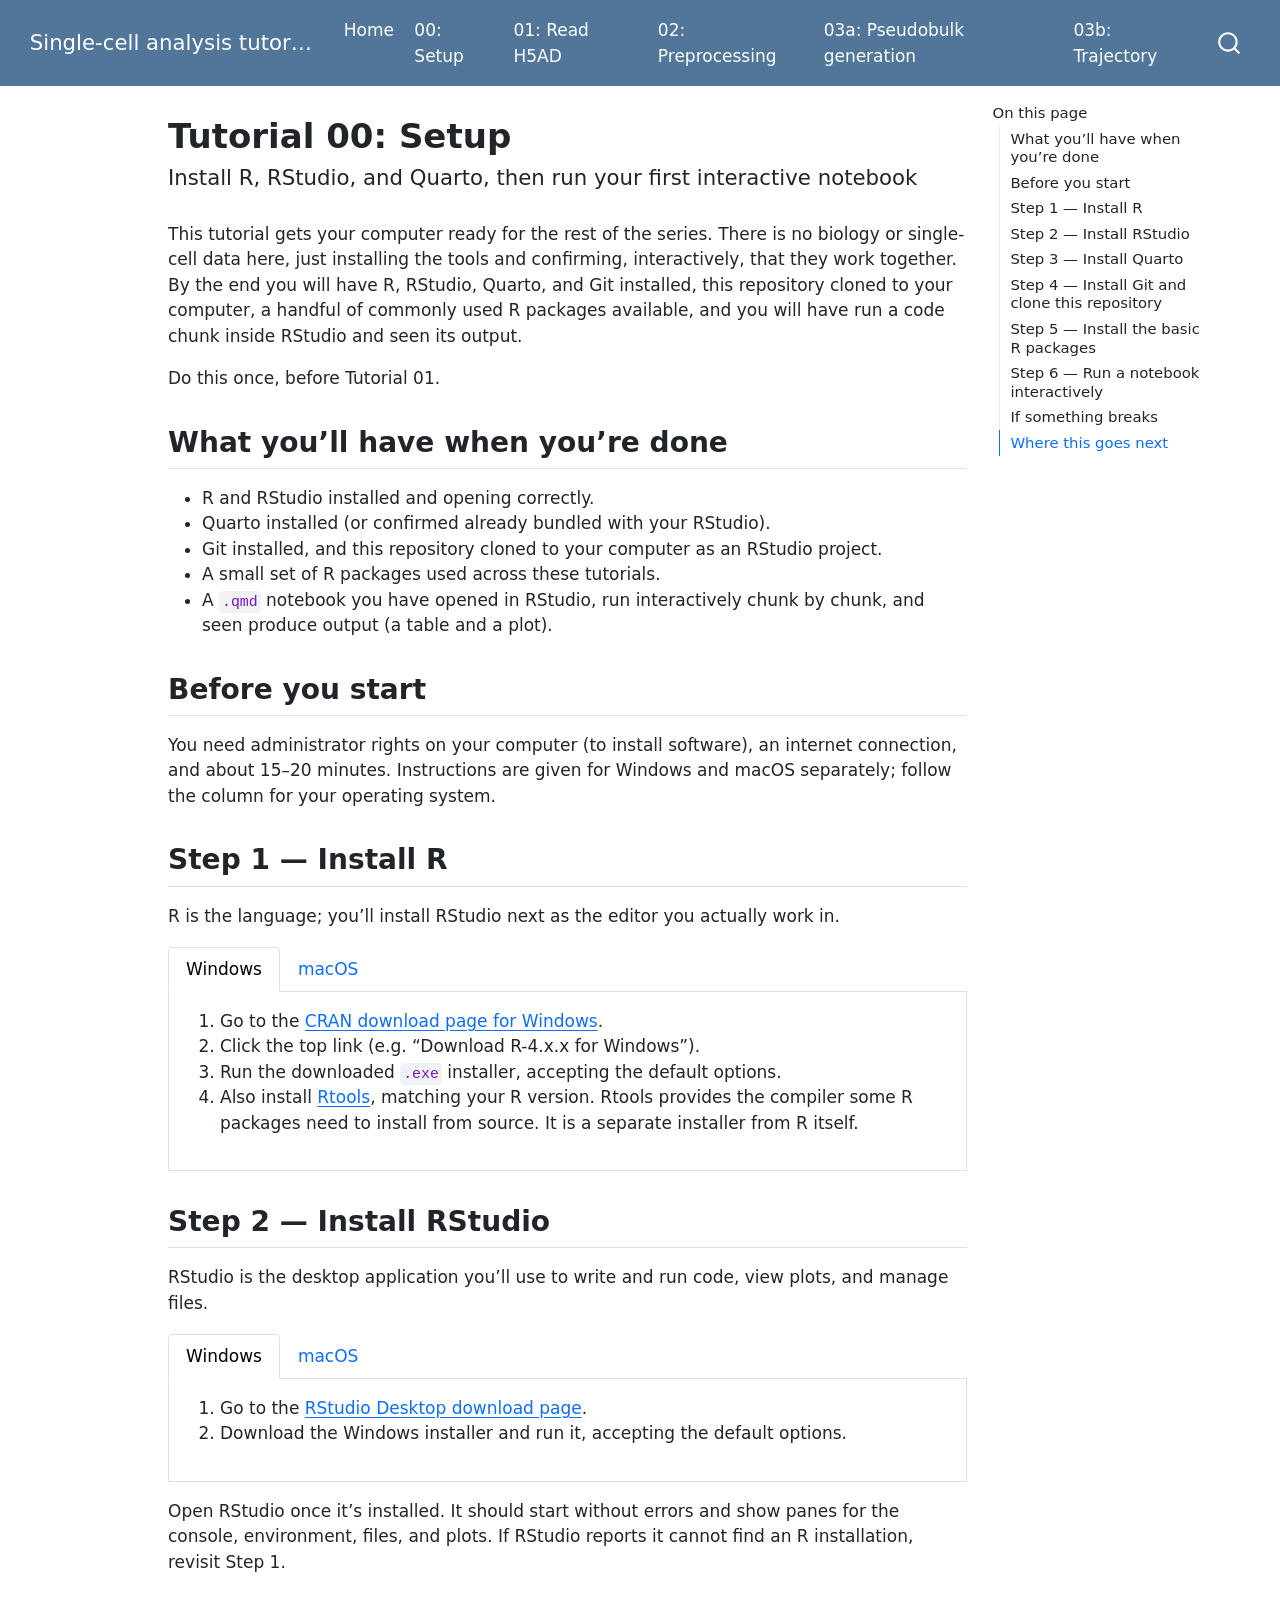
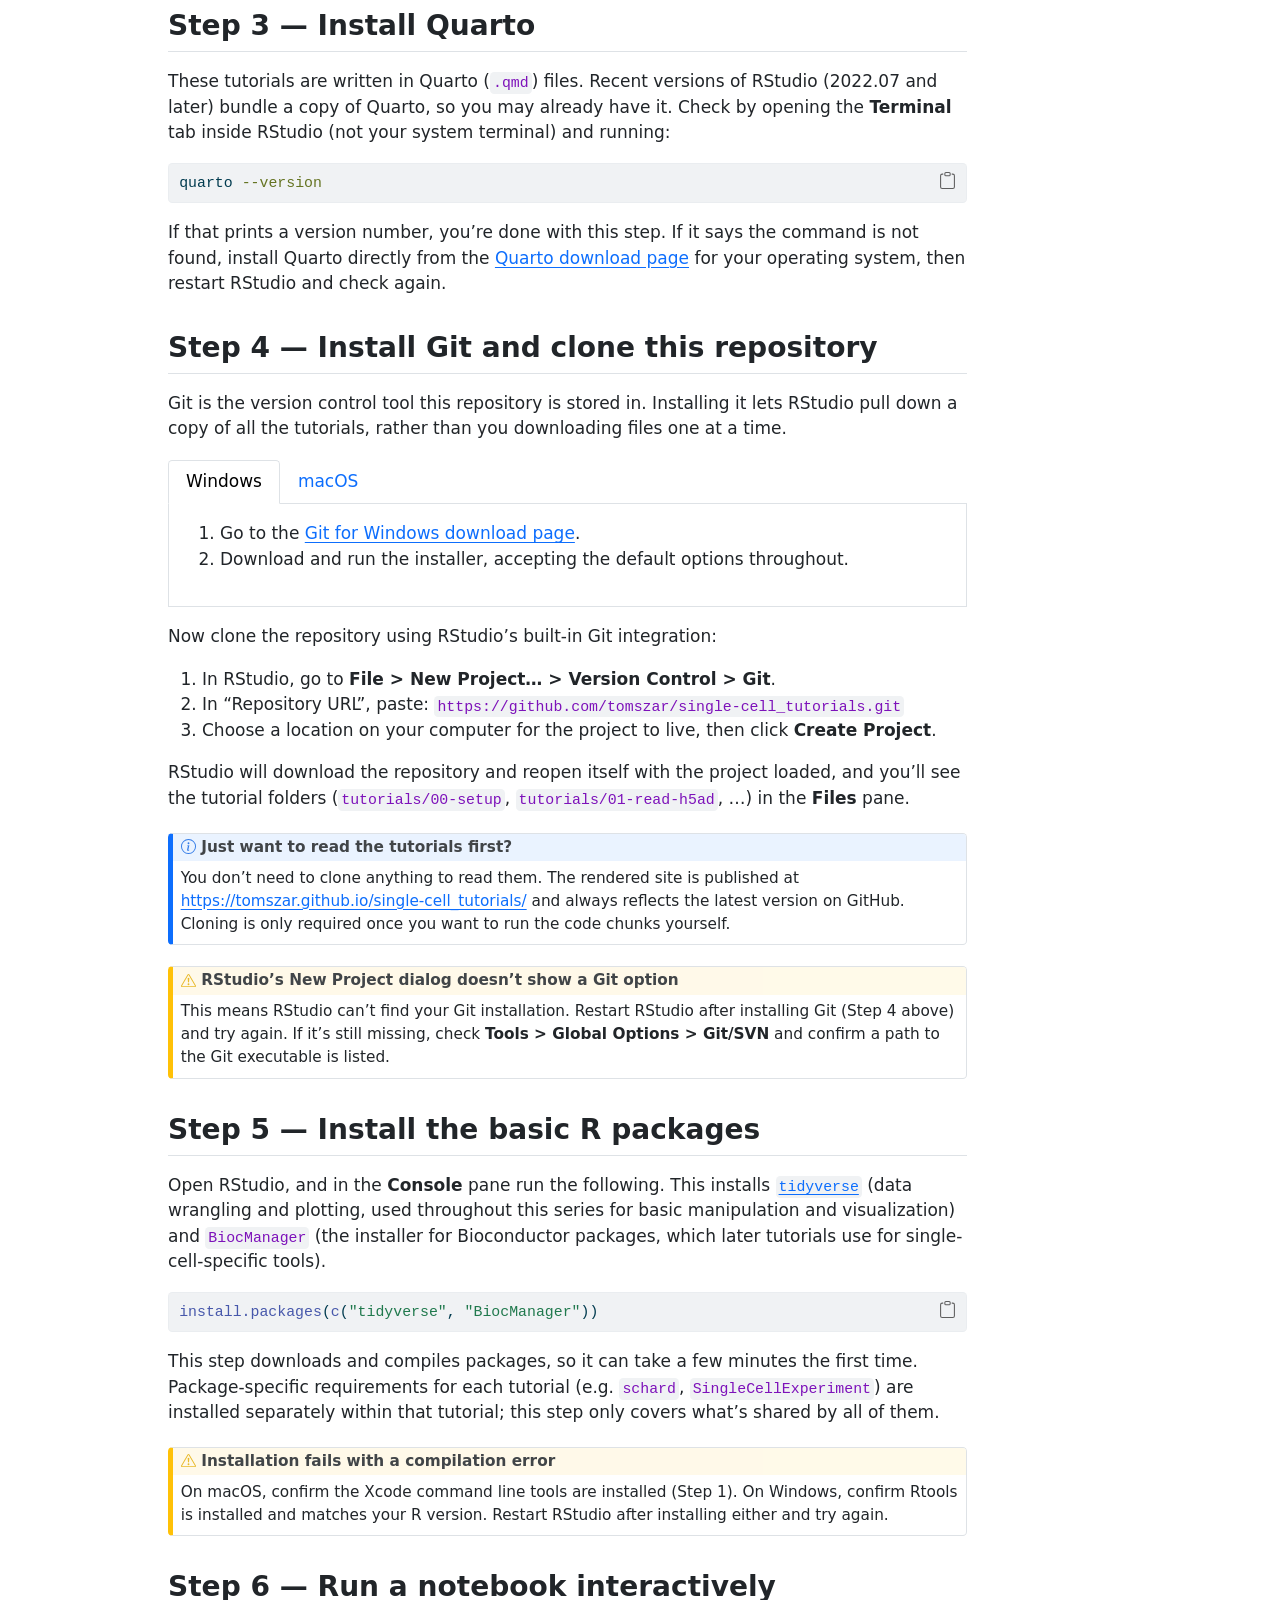
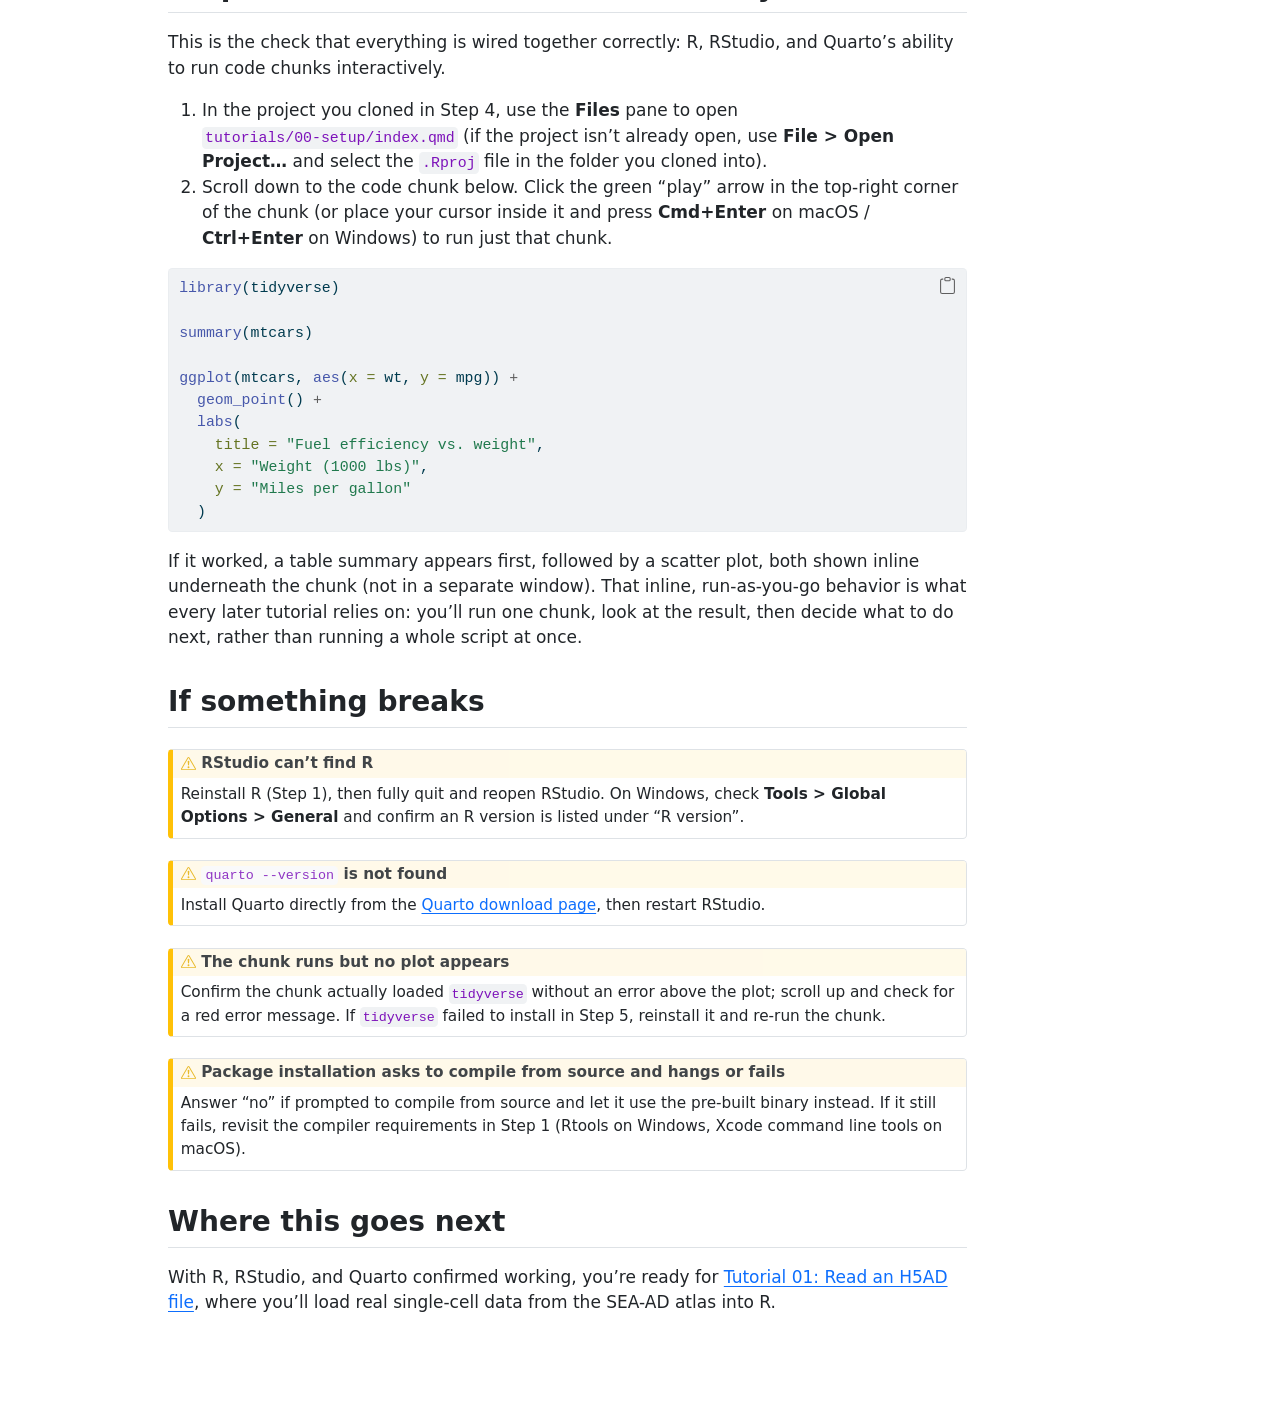
==== commit 3b06fe73: "Built site for gh-pages" ====
--- a/tutorials/00-setup/index.html
+++ b/tutorials/00-setup/index.html
@@ -77,7 +77,7 @@
 <link href="../../site_libs/quarto-html/quarto-syntax-highlighting-15634bcf2e68342d4ad2dfa704d543f6.css" rel="stylesheet" id="quarto-text-highlighting-styles">
 <script src="../../site_libs/bootstrap/bootstrap.min.js"></script>
 <link href="../../site_libs/bootstrap/bootstrap-icons.css" rel="stylesheet">
-<link href="../../site_libs/bootstrap/bootstrap-2a1ff8acbc8026a50e853ea6c4bd46a5.min.css" rel="stylesheet" append-hash="true" id="quarto-bootstrap" data-mode="light">
+<link href="../../site_libs/bootstrap/bootstrap-e7099dccd2c64493c1fb02673752d9e1.min.css" rel="stylesheet" append-hash="true" id="quarto-bootstrap" data-mode="light">
 <script id="quarto-search-options" type="application/json">{
   "location": "navbar",
   "copy-button": false,
@@ -202,7 +202,7 @@
 </header>
 
 
-<p>This tutorial gets your computer ready for the rest of the series. There is no biology or single-cell data here — just installing the tools and confirming, interactively, that they work together. By the end you will have R, RStudio, Quarto, and Git installed, this repository cloned to your computer, a handful of commonly used R packages available, and you will have run a code chunk inside RStudio and seen its output.</p>
+<p>This tutorial gets your computer ready for the rest of the series. There is no biology or single-cell data here, just installing the tools and confirming, interactively, that they work together. By the end you will have R, RStudio, Quarto, and Git installed, this repository cloned to your computer, a handful of commonly used R packages available, and you will have run a code chunk inside RStudio and seen its output.</p>
 <p>Do this once, before Tutorial 01.</p>
 <section id="what-youll-have-when-youre-done" class="level2">
 <h2 class="anchored" data-anchor-id="what-youll-have-when-youre-done">What you’ll have when you’re done</h2>
@@ -216,7 +216,7 @@
 </section>
 <section id="before-you-start" class="level2">
 <h2 class="anchored" data-anchor-id="before-you-start">Before you start</h2>
-<p>You need administrator rights on your computer (to install software), an internet connection, and about 15–20 minutes. Instructions are given for Windows and macOS separately — follow the column for your operating system.</p>
+<p>You need administrator rights on your computer (to install software), an internet connection, and about 15–20 minutes. Instructions are given for Windows and macOS separately; follow the column for your operating system.</p>
 </section>
 <section id="step-1-install-r" class="level2">
 <h2 class="anchored" data-anchor-id="step-1-install-r">Step 1 — Install R</h2>
@@ -298,7 +298,7 @@
 <li>In “Repository URL”, paste: <code>https://github.com/tomszar/single-cell_tutorials.git</code></li>
 <li>Choose a location on your computer for the project to live, then click <strong>Create Project</strong>.</li>
 </ol>
-<p>RStudio will download the repository and reopen itself with the project loaded — you’ll see the tutorial folders (<code>tutorials/00-setup</code>, <code>tutorials/01-read-h5ad</code>, …) in the <strong>Files</strong> pane.</p>
+<p>RStudio will download the repository and reopen itself with the project loaded, and you’ll see the tutorial folders (<code>tutorials/00-setup</code>, <code>tutorials/01-read-h5ad</code>, …) in the <strong>Files</strong> pane.</p>
 <div class="callout callout-style-default callout-note callout-titled" title="Just want to read the tutorials first?">
 <div class="callout-header d-flex align-content-center">
 <div class="callout-icon-container">
@@ -332,7 +332,7 @@
 <div class="cell">
 <div class="code-copy-outer-scaffold"><div class="sourceCode cell-code" id="cb4"><pre class="sourceCode r code-with-copy"><code class="sourceCode r"><span id="cb4-1"><a href="#cb4-1" aria-hidden="true" tabindex="-1"></a><span class="fu">install.packages</span>(<span class="fu">c</span>(<span class="st">"tidyverse"</span>, <span class="st">"BiocManager"</span>))</span></code></pre></div><button title="Copy to Clipboard" class="code-copy-button"><i class="bi"></i></button></div>
 </div>
-<p>This step downloads and compiles packages, so it can take a few minutes the first time. Package-specific requirements for each tutorial (e.g.&nbsp;<code>schard</code>, <code>SingleCellExperiment</code>) are installed separately within that tutorial — this step only covers what’s shared by all of them.</p>
+<p>This step downloads and compiles packages, so it can take a few minutes the first time. Package-specific requirements for each tutorial (e.g.&nbsp;<code>schard</code>, <code>SingleCellExperiment</code>) are installed separately within that tutorial; this step only covers what’s shared by all of them.</p>
 <div class="callout callout-style-default callout-warning callout-titled" title="Installation fails with a compilation error">
 <div class="callout-header d-flex align-content-center">
 <div class="callout-icon-container">
@@ -367,7 +367,7 @@
 <span id="cb5-10"><a href="#cb5-10" aria-hidden="true" tabindex="-1"></a>    <span class="at">y =</span> <span class="st">"Miles per gallon"</span></span>
 <span id="cb5-11"><a href="#cb5-11" aria-hidden="true" tabindex="-1"></a>  )</span></code></pre></div><button title="Copy to Clipboard" class="code-copy-button"><i class="bi"></i></button></div>
 </div>
-<p>If it worked, a table summary appears first, followed by a scatter plot, both shown inline underneath the chunk (not in a separate window). That inline, run-as-you-go behavior is what every later tutorial relies on: you’ll run one chunk, look at the result, then decide what to do next — rather than running a whole script at once.</p>
+<p>If it worked, a table summary appears first, followed by a scatter plot, both shown inline underneath the chunk (not in a separate window). That inline, run-as-you-go behavior is what every later tutorial relies on: you’ll run one chunk, look at the result, then decide what to do next, rather than running a whole script at once.</p>
 </section>
 <section id="if-something-breaks" class="level2">
 <h2 class="anchored" data-anchor-id="if-something-breaks">If something breaks</h2>
@@ -407,7 +407,7 @@
 </div>
 </div>
 <div class="callout-body-container callout-body">
-<p>Confirm the chunk actually loaded <code>tidyverse</code> without an error above the plot — scroll up and check for a red error message. If <code>tidyverse</code> failed to install in Step 5, reinstall it and re-run the chunk.</p>
+<p>Confirm the chunk actually loaded <code>tidyverse</code> without an error above the plot; scroll up and check for a red error message. If <code>tidyverse</code> failed to install in Step 5, reinstall it and re-run the chunk.</p>
 </div>
 </div>
 <div class="callout callout-style-default callout-warning callout-titled" title="Package installation asks to compile from source and hangs or fails">
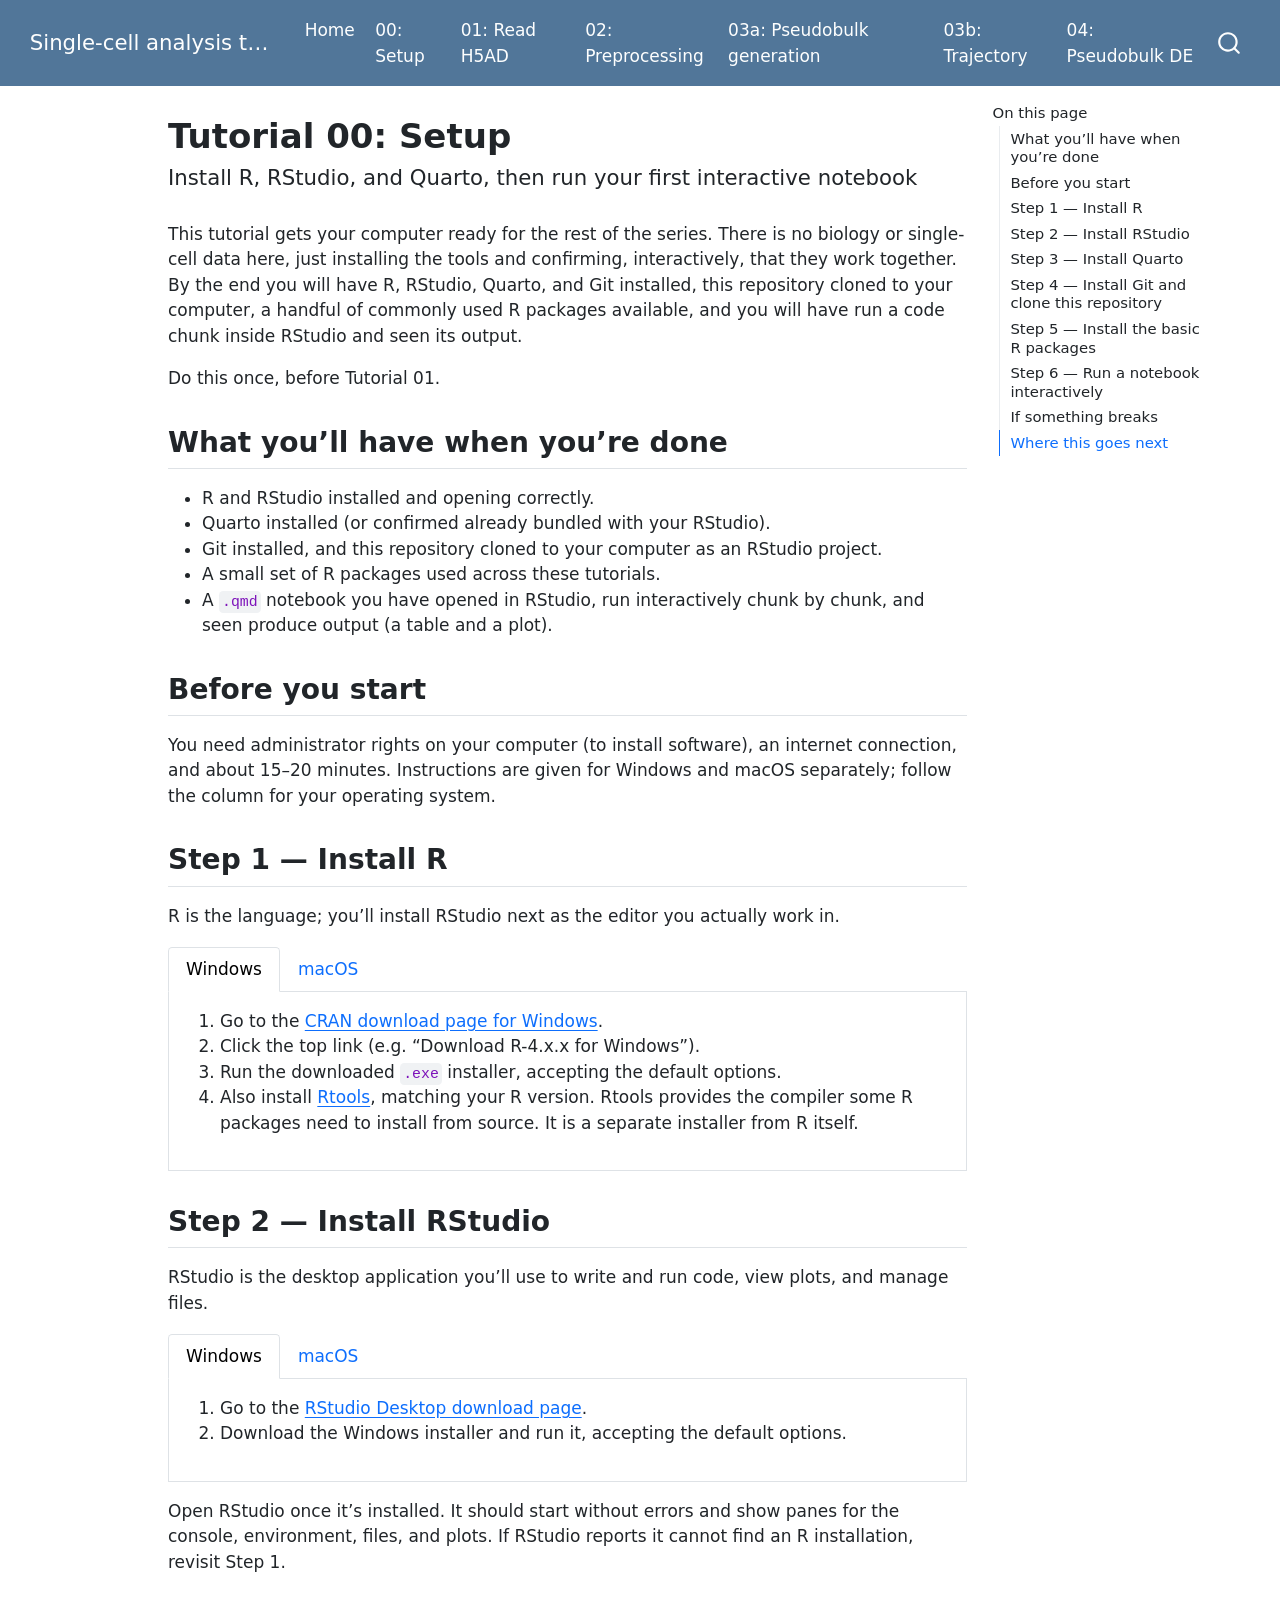
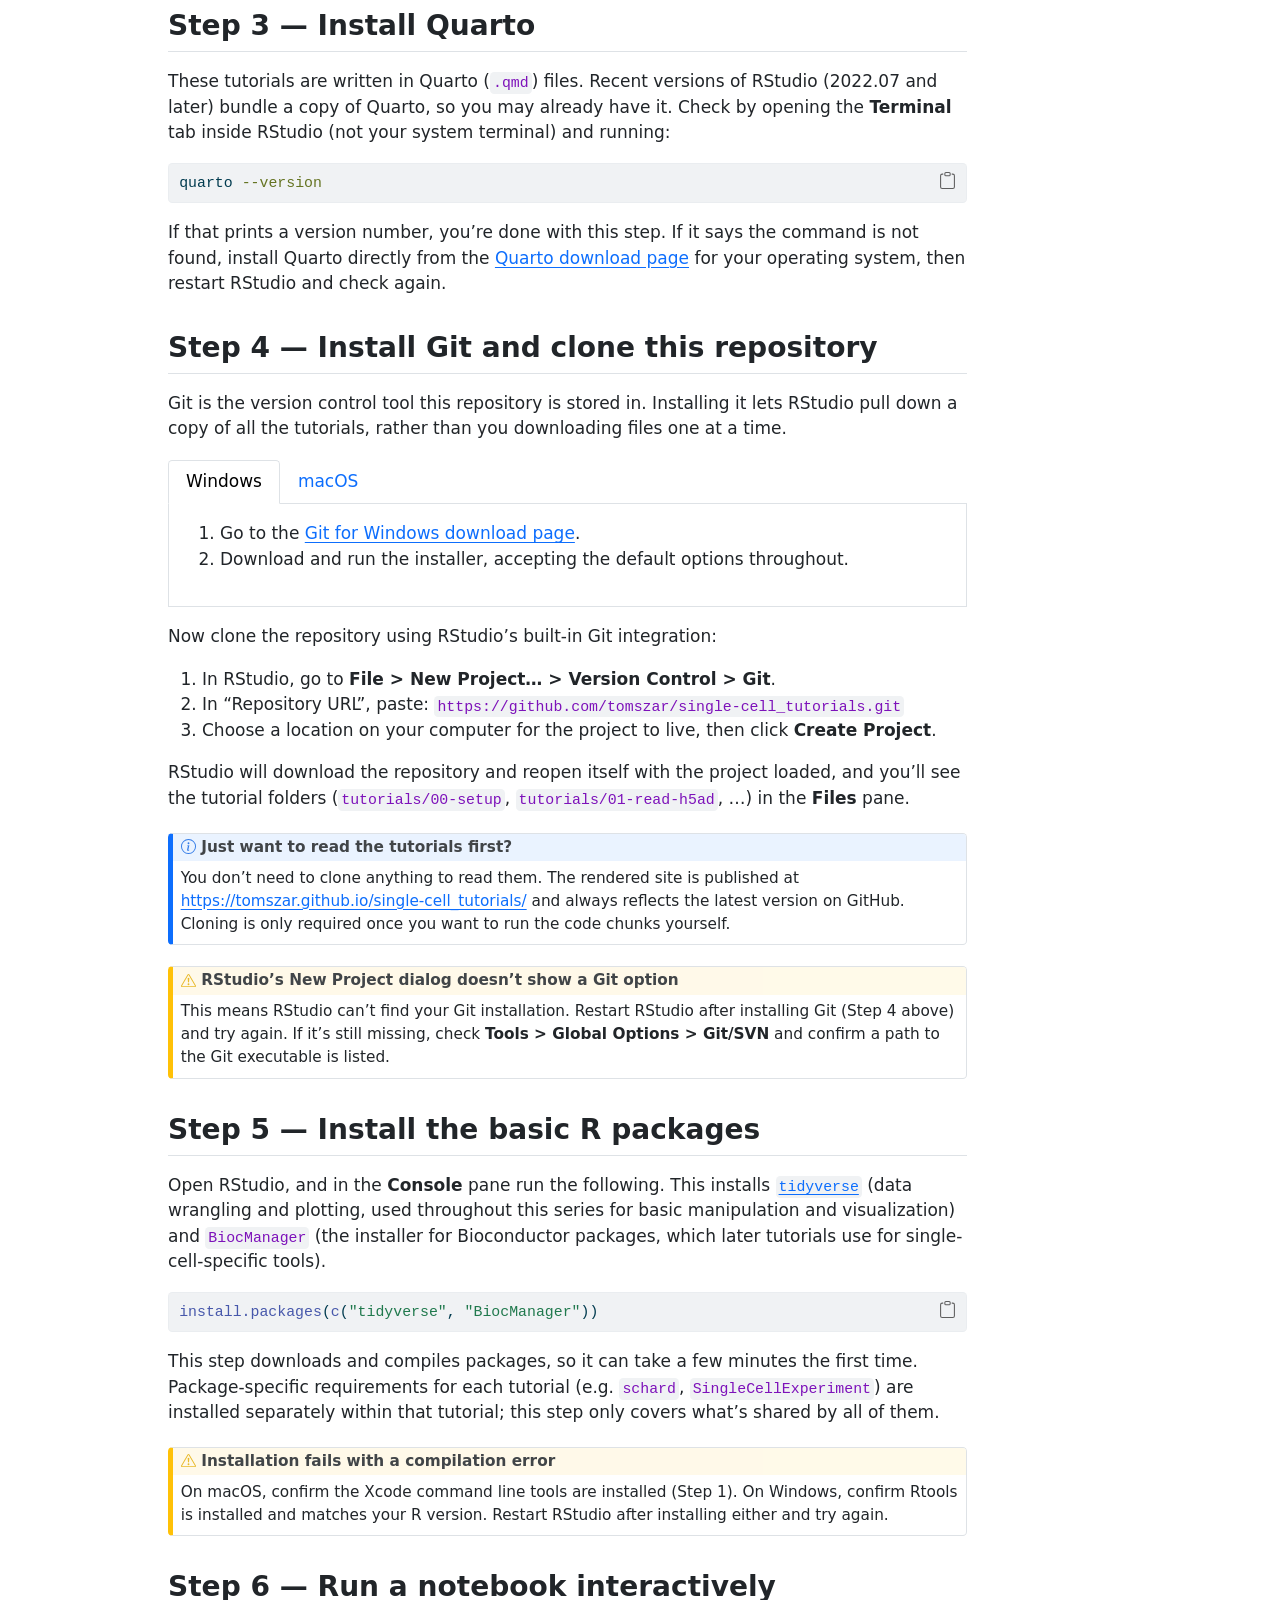
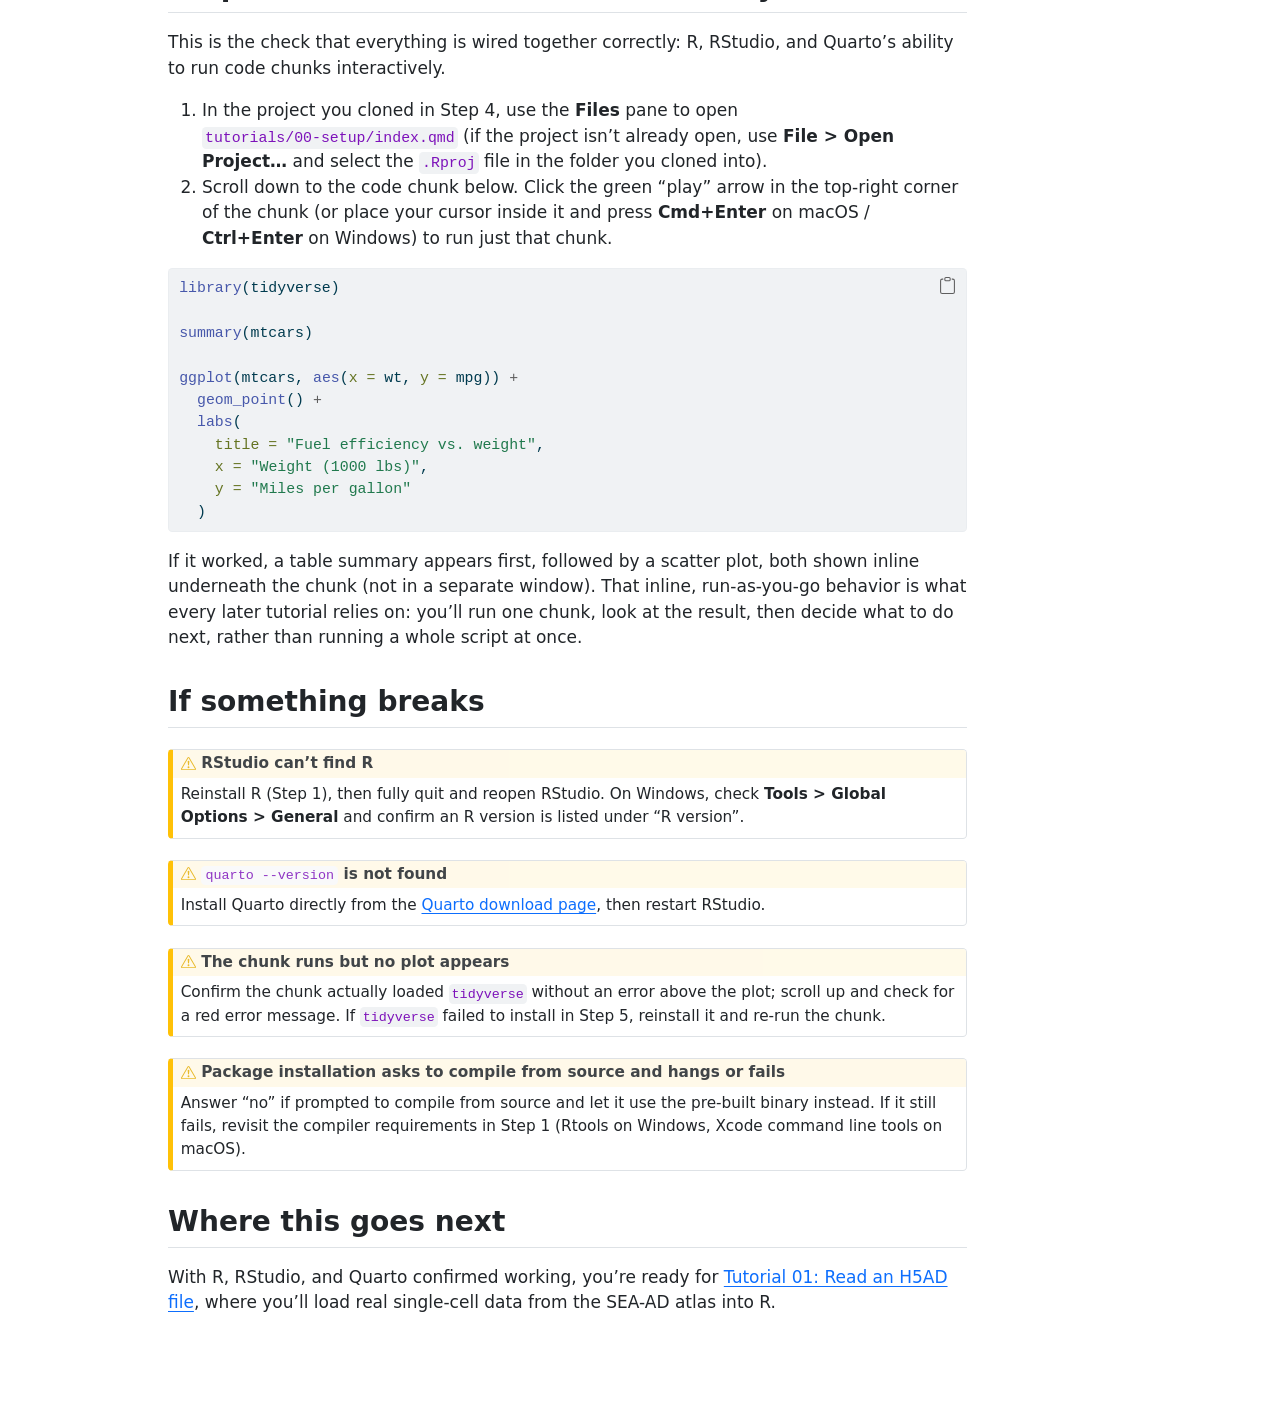
==== commit bf960873: "Built site for gh-pages" ====
--- a/tutorials/00-setup/index.html
+++ b/tutorials/00-setup/index.html
@@ -149,6 +149,10 @@
   <li class="nav-item">
     <a class="nav-link" href="../../tutorials/03b-trajectory/index.html"> 
 <span class="menu-text">03b: Trajectory</span></a>
+  </li>  
+  <li class="nav-item">
+    <a class="nav-link" href="../../tutorials/04-pseudobulk-de/index.html"> 
+<span class="menu-text">04: Pseudobulk DE</span></a>
   </li>  
 </ul>
           </div> <!-- /navcollapse -->
